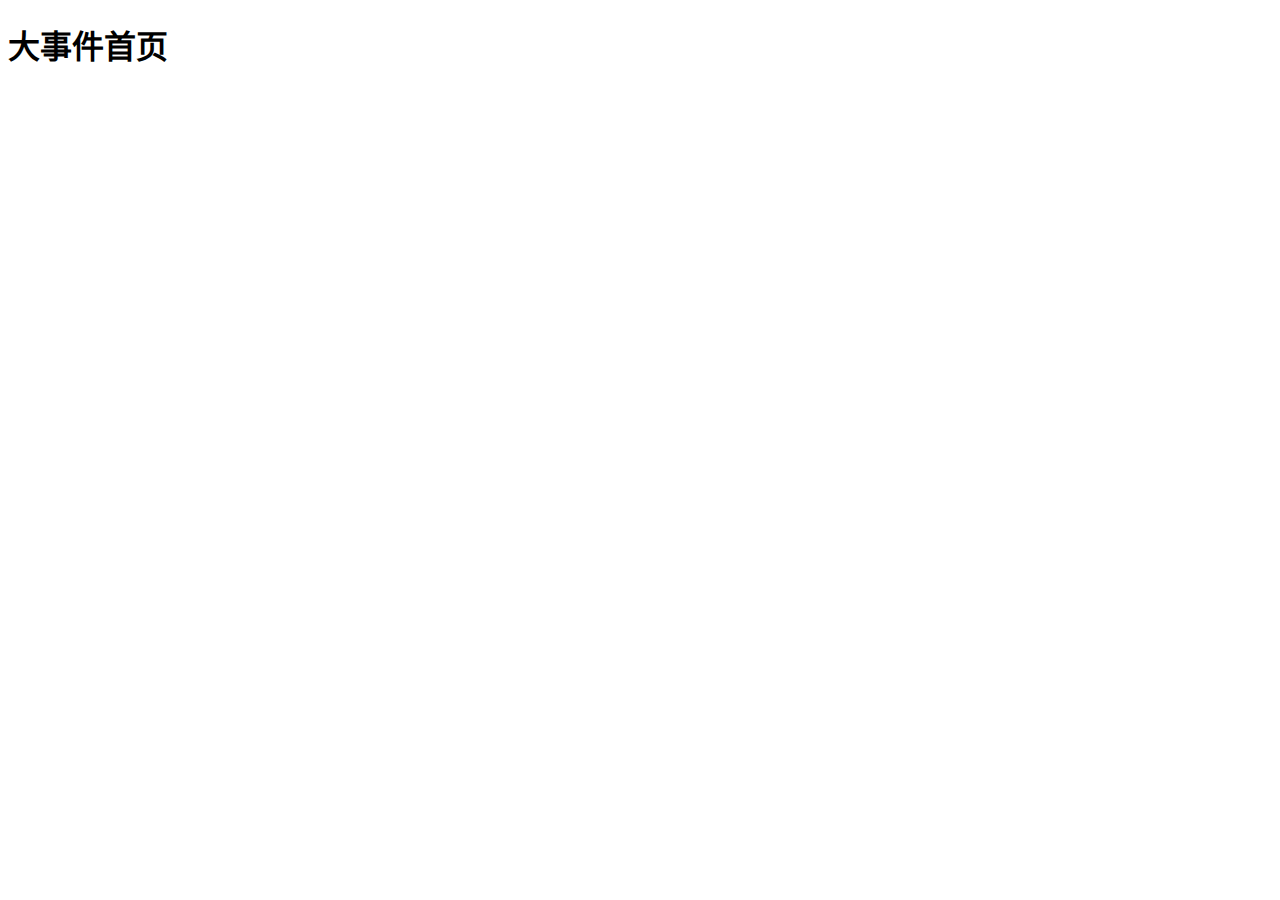
==== index.html @ c3bb899d "登录注册功能完成" ====
<!DOCTYPE html>
<html lang="zh-CN">

<head>
    <meta charset="UTF-8">
    <meta name="viewport" content="width=device-width, initial-scale=1.0">
    <title>Document</title>
</head>

<body>
    <h1>大事件首页</h1>
</body>

</html>
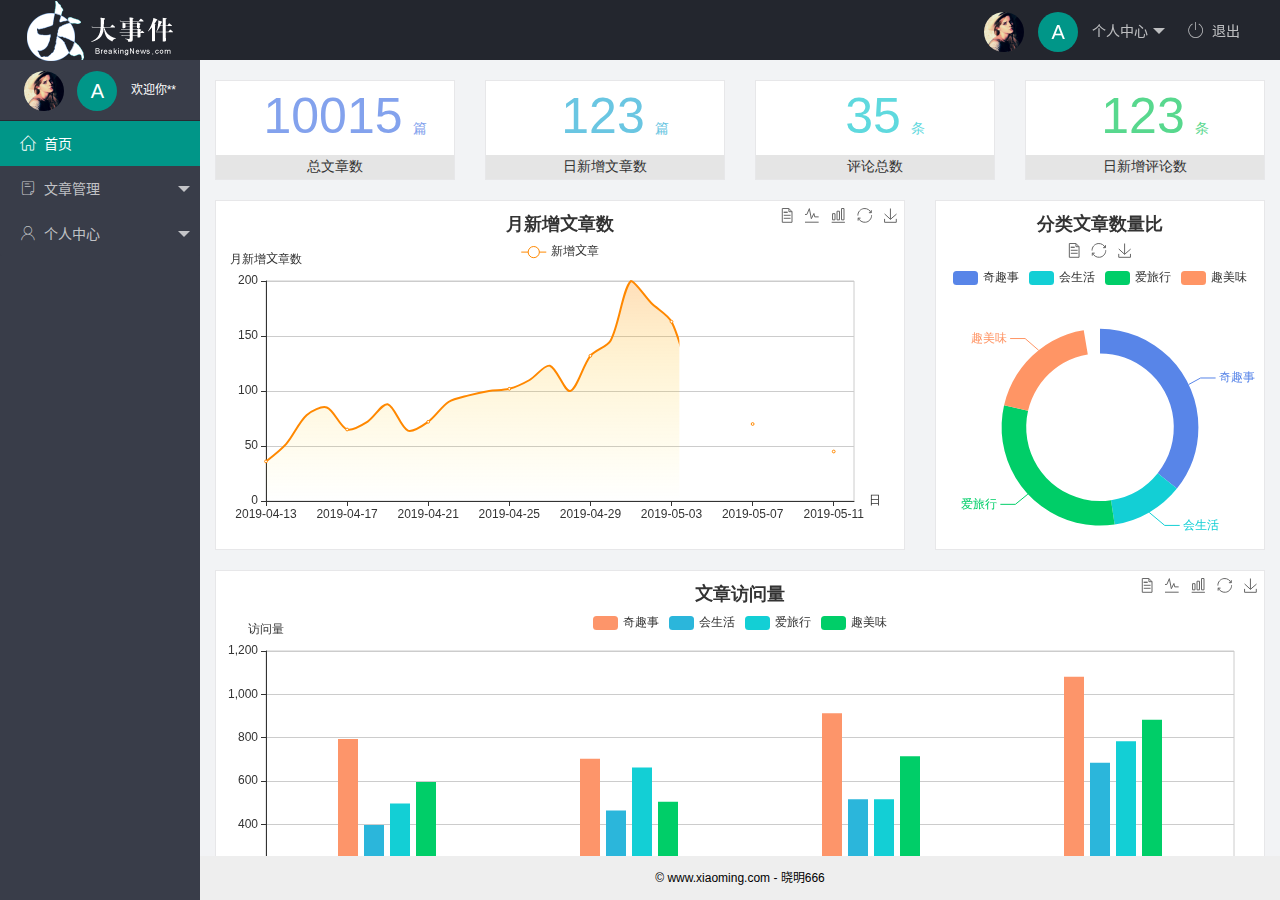
==== commit ac915863: "主页功能完成" ====
--- a/index.html
+++ b/index.html
@@ -4,11 +4,91 @@
 <head>
     <meta charset="UTF-8">
     <meta name="viewport" content="width=device-width, initial-scale=1.0">
-    <title>Document</title>
+    <title>大事件主页</title>
+    <link rel="stylesheet" href="./assets/lib/layui/css/layui.css">
+    <!-- 引入第三方字体样式 -->
+    <link rel="stylesheet" href="./assets/fonts/iconfont.css">
+    <link rel="stylesheet" href="./assets/css/index.css">
 </head>
 
-<body>
-    <h1>大事件首页</h1>
+<body class="layui-layout-body">
+    <div class="layui-layout layui-layout-admin">
+        <div class="layui-header">
+            <div class="layui-logo"><img src="./assets/images/logo.png" alt=""></div>
+            <!-- 头部区域（可配合layui已有的水平导航） -->
+            <ul class="layui-nav layui-layout-left">
+
+            </ul>
+            <ul class="layui-nav layui-layout-right" lay-shrink="all">
+                <li class="layui-nav-item">
+                    <a href="javascript:;">
+                        <img src="./assets/images/sample.jpg" alt="" class="layui-nav-img">
+                        <span class="user-avatar">A</span>
+                        个人中心
+                    </a>
+                    <dl class="layui-nav-child">
+                        <dd><a href="">基本资料</a></dd>
+                        <dd><a href="">更换头像</a></dd>
+                        <dd><a href="">重置密码</a></dd>
+                    </dl>
+                </li>
+                <li class="layui-nav-item"><a href="javascript:;" id="btnLogout"><span
+                            class="iconfont icon-tuichu"></span>退出</a>
+                </li>
+            </ul>
+        </div>
+
+        <div class="layui-side layui-bg-black">
+            <div class="layui-side-scroll">
+                <!-- 左侧头像 -->
+                <div class="userinfo">
+                    <img src="./assets/images/sample.jpg" alt="" class="layui-nav-img">
+                    <span class="user-avatar">A</span>
+                    <span class="welcome">欢迎你**</span>
+                </div>
+                <!-- 左侧导航区域（可配合layui已有的垂直导航） -->
+                <ul class="layui-nav layui-nav-tree" lay-filter="test" lay-shrink="all">
+                    <li class="layui-nav-item layui-this"><a href="/home/dashboard.html" target="fm"><span
+                                class="iconfont icon-home"></span>首页</a>
+                    </li>
+                    <li class="layui-nav-item">
+                        <a class="" href="javascript:;"><span class="iconfont icon-16"></span>文章管理</a>
+                        <dl class="layui-nav-child">
+                            <dd><a href="javascript:;"><i class="layui-icon layui-icon-app"></i>文章类别</a></dd>
+                            <dd><a href="javascript:;"><i class="layui-icon layui-icon-face-smile"></i>文章列表</a></dd>
+                            <dd><a href="javascript:;"><i class="layui-icon layui-icon-face-smile"></i>文章发布</a></dd>
+                        </dl>
+                    </li>
+                    <li class="layui-nav-item">
+                        <a href="javascript:;"><span class="iconfont icon-user"></span>个人中心</a>
+                        <dl class="layui-nav-child">
+                            <dd><a href="javascript:;"><i class="layui-icon layui-icon-face-smile"></i>基本资料</a></dd>
+                            <dd><a href="javascript:;"><i class="layui-icon layui-icon-face-smile"></i>更换头像</a></dd>
+                            <dd><a href="javascript:;"><i class="layui-icon layui-icon-face-smile"></i>重置密码</a></dd>
+                        </dl>
+                    </li>
+                </ul>
+            </div>
+        </div>
+
+        <div class="layui-body">
+            <!-- 内容主体区域 -->
+            <iframe src="./home/dashboard.html" frameborder="0" name="fm"></iframe>
+        </div>
+
+        <div class="layui-footer">
+            <!-- 底部固定区域 -->
+            © www.xiaoming.com - 晓明666
+        </div>
+    </div>
+    <!-- 导入layui.js -->
+    <script src="./assets/lib/layui/layui.all.js"></script>
+    <!-- 导入jquery -->
+    <script src="./assets/lib/jquery.js"></script>
+    <!-- 引入baseAPI.js -->
+    <script src="./assets/js/baseAPI.js"></script>
+    <!-- 导入自己的js -->
+    <script src="./assets/js/index.js"></script>
 </body>
 
 </html>--- a/assets/lib/layui/css/layui.css
+++ b/assets/lib/layui/css/layui.css
@@ -0,0 +1,2 @@
+/** layui-v2.5.5 MIT License By https://www.layui.com */
+ .layui-inline,img{display:inline-block;vertical-align:middle}h1,h2,h3,h4,h5,h6{font-weight:400}.layui-edge,.layui-header,.layui-inline,.layui-main{position:relative}.layui-body,.layui-edge,.layui-elip{overflow:hidden}.layui-btn,.layui-edge,.layui-inline,img{vertical-align:middle}.layui-btn,.layui-disabled,.layui-icon,.layui-unselect{-moz-user-select:none;-webkit-user-select:none;-ms-user-select:none}.layui-elip,.layui-form-checkbox span,.layui-form-pane .layui-form-label{text-overflow:ellipsis;white-space:nowrap}.layui-breadcrumb,.layui-tree-btnGroup{visibility:hidden}blockquote,body,button,dd,div,dl,dt,form,h1,h2,h3,h4,h5,h6,input,li,ol,p,pre,td,textarea,th,ul{margin:0;padding:0;-webkit-tap-highlight-color:rgba(0,0,0,0)}a:active,a:hover{outline:0}img{border:none}li{list-style:none}table{border-collapse:collapse;border-spacing:0}h4,h5,h6{font-size:100%}button,input,optgroup,option,select,textarea{font-family:inherit;font-size:inherit;font-style:inherit;font-weight:inherit;outline:0}pre{white-space:pre-wrap;white-space:-moz-pre-wrap;white-space:-pre-wrap;white-space:-o-pre-wrap;word-wrap:break-word}body{line-height:24px;font:14px Helvetica Neue,Helvetica,PingFang SC,Tahoma,Arial,sans-serif}hr{height:1px;margin:10px 0;border:0;clear:both}a{color:#333;text-decoration:none}a:hover{color:#777}a cite{font-style:normal;*cursor:pointer}.layui-border-box,.layui-border-box *{box-sizing:border-box}.layui-box,.layui-box *{box-sizing:content-box}.layui-clear{clear:both;*zoom:1}.layui-clear:after{content:'\20';clear:both;*zoom:1;display:block;height:0}.layui-inline{*display:inline;*zoom:1}.layui-edge{display:inline-block;width:0;height:0;border-width:6px;border-style:dashed;border-color:transparent}.layui-edge-top{top:-4px;border-bottom-color:#999;border-bottom-style:solid}.layui-edge-right{border-left-color:#999;border-left-style:solid}.layui-edge-bottom{top:2px;border-top-color:#999;border-top-style:solid}.layui-edge-left{border-right-color:#999;border-right-style:solid}.layui-disabled,.layui-disabled:hover{color:#d2d2d2!important;cursor:not-allowed!important}.layui-circle{border-radius:100%}.layui-show{display:block!important}.layui-hide{display:none!important}@font-face{font-family:layui-icon;src:url(../font/iconfont.eot?v=250);src:url(../font/iconfont.eot?v=250#iefix) format('embedded-opentype'),url(../font/iconfont.woff2?v=250) format('woff2'),url(../font/iconfont.woff?v=250) format('woff'),url(../font/iconfont.ttf?v=250) format('truetype'),url(../font/iconfont.svg?v=250#layui-icon) format('svg')}.layui-icon{font-family:layui-icon!important;font-size:16px;font-style:normal;-webkit-font-smoothing:antialiased;-moz-osx-font-smoothing:grayscale}.layui-icon-reply-fill:before{content:"\e611"}.layui-icon-set-fill:before{content:"\e614"}.layui-icon-menu-fill:before{content:"\e60f"}.layui-icon-search:before{content:"\e615"}.layui-icon-share:before{content:"\e641"}.layui-icon-set-sm:before{content:"\e620"}.layui-icon-engine:before{content:"\e628"}.layui-icon-close:before{content:"\1006"}.layui-icon-close-fill:before{content:"\1007"}.layui-icon-chart-screen:before{content:"\e629"}.layui-icon-star:before{content:"\e600"}.layui-icon-circle-dot:before{content:"\e617"}.layui-icon-chat:before{content:"\e606"}.layui-icon-release:before{content:"\e609"}.layui-icon-list:before{content:"\e60a"}.layui-icon-chart:before{content:"\e62c"}.layui-icon-ok-circle:before{content:"\1005"}.layui-icon-layim-theme:before{content:"\e61b"}.layui-icon-table:before{content:"\e62d"}.layui-icon-right:before{content:"\e602"}.layui-icon-left:before{content:"\e603"}.layui-icon-cart-simple:before{content:"\e698"}.layui-icon-face-cry:before{content:"\e69c"}.layui-icon-face-smile:before{content:"\e6af"}.layui-icon-survey:before{content:"\e6b2"}.layui-icon-tree:before{content:"\e62e"}.layui-icon-upload-circle:before{content:"\e62f"}.layui-icon-add-circle:before{content:"\e61f"}.layui-icon-download-circle:before{content:"\e601"}.layui-icon-templeate-1:before{content:"\e630"}.layui-icon-util:before{content:"\e631"}.layui-icon-face-surprised:before{content:"\e664"}.layui-icon-edit:before{content:"\e642"}.layui-icon-speaker:before{content:"\e645"}.layui-icon-down:before{content:"\e61a"}.layui-icon-file:before{content:"\e621"}.layui-icon-layouts:before{content:"\e632"}.layui-icon-rate-half:before{content:"\e6c9"}.layui-icon-add-circle-fine:before{content:"\e608"}.layui-icon-prev-circle:before{content:"\e633"}.layui-icon-read:before{content:"\e705"}.layui-icon-404:before{content:"\e61c"}.layui-icon-carousel:before{content:"\e634"}.layui-icon-help:before{content:"\e607"}.layui-icon-code-circle:before{content:"\e635"}.layui-icon-water:before{content:"\e636"}.layui-icon-username:before{content:"\e66f"}.layui-icon-find-fill:before{content:"\e670"}.layui-icon-about:before{content:"\e60b"}.layui-icon-location:before{content:"\e715"}.layui-icon-up:before{content:"\e619"}.layui-icon-pause:before{content:"\e651"}.layui-icon-date:before{content:"\e637"}.layui-icon-layim-uploadfile:before{content:"\e61d"}.layui-icon-delete:before{content:"\e640"}.layui-icon-play:before{content:"\e652"}.layui-icon-top:before{content:"\e604"}.layui-icon-friends:before{content:"\e612"}.layui-icon-refresh-3:before{content:"\e9aa"}.layui-icon-ok:before{content:"\e605"}.layui-icon-layer:before{content:"\e638"}.layui-icon-face-smile-fine:before{content:"\e60c"}.layui-icon-dollar:before{content:"\e659"}.layui-icon-group:before{content:"\e613"}.layui-icon-layim-download:before{content:"\e61e"}.layui-icon-picture-fine:before{content:"\e60d"}.layui-icon-link:before{content:"\e64c"}.layui-icon-diamond:before{content:"\e735"}.layui-icon-log:before{content:"\e60e"}.layui-icon-rate-solid:before{content:"\e67a"}.layui-icon-fonts-del:before{content:"\e64f"}.layui-icon-unlink:before{content:"\e64d"}.layui-icon-fonts-clear:before{content:"\e639"}.layui-icon-triangle-r:before{content:"\e623"}.layui-icon-circle:before{content:"\e63f"}.layui-icon-radio:before{content:"\e643"}.layui-icon-align-center:before{content:"\e647"}.layui-icon-align-right:before{content:"\e648"}.layui-icon-align-left:before{content:"\e649"}.layui-icon-loading-1:before{content:"\e63e"}.layui-icon-return:before{content:"\e65c"}.layui-icon-fonts-strong:before{content:"\e62b"}.layui-icon-upload:before{content:"\e67c"}.layui-icon-dialogue:before{content:"\e63a"}.layui-icon-video:before{content:"\e6ed"}.layui-icon-headset:before{content:"\e6fc"}.layui-icon-cellphone-fine:before{content:"\e63b"}.layui-icon-add-1:before{content:"\e654"}.layui-icon-face-smile-b:before{content:"\e650"}.layui-icon-fonts-html:before{content:"\e64b"}.layui-icon-form:before{content:"\e63c"}.layui-icon-cart:before{content:"\e657"}.layui-icon-camera-fill:before{content:"\e65d"}.layui-icon-tabs:before{content:"\e62a"}.layui-icon-fonts-code:before{content:"\e64e"}.layui-icon-fire:before{content:"\e756"}.layui-icon-set:before{content:"\e716"}.layui-icon-fonts-u:before{content:"\e646"}.layui-icon-triangle-d:before{content:"\e625"}.layui-icon-tips:before{content:"\e702"}.layui-icon-picture:before{content:"\e64a"}.layui-icon-more-vertical:before{content:"\e671"}.layui-icon-flag:before{content:"\e66c"}.layui-icon-loading:before{content:"\e63d"}.layui-icon-fonts-i:before{content:"\e644"}.layui-icon-refresh-1:before{content:"\e666"}.layui-icon-rmb:before{content:"\e65e"}.layui-icon-home:before{content:"\e68e"}.layui-icon-user:before{content:"\e770"}.layui-icon-notice:before{content:"\e667"}.layui-icon-login-weibo:before{content:"\e675"}.layui-icon-voice:before{content:"\e688"}.layui-icon-upload-drag:before{content:"\e681"}.layui-icon-login-qq:before{content:"\e676"}.layui-icon-snowflake:before{content:"\e6b1"}.layui-icon-file-b:before{content:"\e655"}.layui-icon-template:before{content:"\e663"}.layui-icon-auz:before{content:"\e672"}.layui-icon-console:before{content:"\e665"}.layui-icon-app:before{content:"\e653"}.layui-icon-prev:before{content:"\e65a"}.layui-icon-website:before{content:"\e7ae"}.layui-icon-next:before{content:"\e65b"}.layui-icon-component:before{content:"\e857"}.layui-icon-more:before{content:"\e65f"}.layui-icon-login-wechat:before{content:"\e677"}.layui-icon-shrink-right:before{content:"\e668"}.layui-icon-spread-left:before{content:"\e66b"}.layui-icon-camera:before{content:"\e660"}.layui-icon-note:before{content:"\e66e"}.layui-icon-refresh:before{content:"\e669"}.layui-icon-female:before{content:"\e661"}.layui-icon-male:before{content:"\e662"}.layui-icon-password:before{content:"\e673"}.layui-icon-senior:before{content:"\e674"}.layui-icon-theme:before{content:"\e66a"}.layui-icon-tread:before{content:"\e6c5"}.layui-icon-praise:before{content:"\e6c6"}.layui-icon-star-fill:before{content:"\e658"}.layui-icon-rate:before{content:"\e67b"}.layui-icon-template-1:before{content:"\e656"}.layui-icon-vercode:before{content:"\e679"}.layui-icon-cellphone:before{content:"\e678"}.layui-icon-screen-full:before{content:"\e622"}.layui-icon-screen-restore:before{content:"\e758"}.layui-icon-cols:before{content:"\e610"}.layui-icon-export:before{content:"\e67d"}.layui-icon-print:before{content:"\e66d"}.layui-icon-slider:before{content:"\e714"}.layui-icon-addition:before{content:"\e624"}.layui-icon-subtraction:before{content:"\e67e"}.layui-icon-service:before{content:"\e626"}.layui-icon-transfer:before{content:"\e691"}.layui-main{width:1140px;margin:0 auto}.layui-header{z-index:1000;height:60px}.layui-header a:hover{transition:all .5s;-webkit-transition:all .5s}.layui-side{position:fixed;left:0;top:0;bottom:0;z-index:999;width:200px;overflow-x:hidden}.layui-side-scroll{position:relative;width:220px;height:100%;overflow-x:hidden}.layui-body{position:absolute;left:200px;right:0;top:0;bottom:0;z-index:998;width:auto;overflow-y:auto;box-sizing:border-box}.layui-layout-body{overflow:hidden}.layui-layout-admin .layui-header{background-color:#23262E}.layui-layout-admin .layui-side{top:60px;width:200px;overflow-x:hidden}.layui-layout-admin .layui-body{position:fixed;top:60px;bottom:44px}.layui-layout-admin .layui-main{width:auto;margin:0 15px}.layui-layout-admin .layui-footer{position:fixed;left:200px;right:0;bottom:0;height:44px;line-height:44px;padding:0 15px;background-color:#eee}.layui-layout-admin .layui-logo{position:absolute;left:0;top:0;width:200px;height:100%;line-height:60px;text-align:center;color:#009688;font-size:16px}.layui-layout-admin .layui-header .layui-nav{background:0 0}.layui-layout-left{position:absolute!important;left:200px;top:0}.layui-layout-right{position:absolute!important;right:0;top:0}.layui-container{position:relative;margin:0 auto;padding:0 15px;box-sizing:border-box}.layui-fluid{position:relative;margin:0 auto;padding:0 15px}.layui-row:after,.layui-row:before{content:'';display:block;clear:both}.layui-col-lg1,.layui-col-lg10,.layui-col-lg11,.layui-col-lg12,.layui-col-lg2,.layui-col-lg3,.layui-col-lg4,.layui-col-lg5,.layui-col-lg6,.layui-col-lg7,.layui-col-lg8,.layui-col-lg9,.layui-col-md1,.layui-col-md10,.layui-col-md11,.layui-col-md12,.layui-col-md2,.layui-col-md3,.layui-col-md4,.layui-col-md5,.layui-col-md6,.layui-col-md7,.layui-col-md8,.layui-col-md9,.layui-col-sm1,.layui-col-sm10,.layui-col-sm11,.layui-col-sm12,.layui-col-sm2,.layui-col-sm3,.layui-col-sm4,.layui-col-sm5,.layui-col-sm6,.layui-col-sm7,.layui-col-sm8,.layui-col-sm9,.layui-col-xs1,.layui-col-xs10,.layui-col-xs11,.layui-col-xs12,.layui-col-xs2,.layui-col-xs3,.layui-col-xs4,.layui-col-xs5,.layui-col-xs6,.layui-col-xs7,.layui-col-xs8,.layui-col-xs9{position:relative;display:block;box-sizing:border-box}.layui-col-xs1,.layui-col-xs10,.layui-col-xs11,.layui-col-xs12,.layui-col-xs2,.layui-col-xs3,.layui-col-xs4,.layui-col-xs5,.layui-col-xs6,.layui-col-xs7,.layui-col-xs8,.layui-col-xs9{float:left}.layui-col-xs1{width:8.33333333%}.layui-col-xs2{width:16.66666667%}.layui-col-xs3{width:25%}.layui-col-xs4{width:33.33333333%}.layui-col-xs5{width:41.66666667%}.layui-col-xs6{width:50%}.layui-col-xs7{width:58.33333333%}.layui-col-xs8{width:66.66666667%}.layui-col-xs9{width:75%}.layui-col-xs10{width:83.33333333%}.layui-col-xs11{width:91.66666667%}.layui-col-xs12{width:100%}.layui-col-xs-offset1{margin-left:8.33333333%}.layui-col-xs-offset2{margin-left:16.66666667%}.layui-col-xs-offset3{margin-left:25%}.layui-col-xs-offset4{margin-left:33.33333333%}.layui-col-xs-offset5{margin-left:41.66666667%}.layui-col-xs-offset6{margin-left:50%}.layui-col-xs-offset7{margin-left:58.33333333%}.layui-col-xs-offset8{margin-left:66.66666667%}.layui-col-xs-offset9{margin-left:75%}.layui-col-xs-offset10{margin-left:83.33333333%}.layui-col-xs-offset11{margin-left:91.66666667%}.layui-col-xs-offset12{margin-left:100%}@media screen and (max-width:768px){.layui-hide-xs{display:none!important}.layui-show-xs-block{display:block!important}.layui-show-xs-inline{display:inline!important}.layui-show-xs-inline-block{display:inline-block!important}}@media screen and (min-width:768px){.layui-container{width:750px}.layui-hide-sm{display:none!important}.layui-show-sm-block{display:block!important}.layui-show-sm-inline{display:inline!important}.layui-show-sm-inline-block{display:inline-block!important}.layui-col-sm1,.layui-col-sm10,.layui-col-sm11,.layui-col-sm12,.layui-col-sm2,.layui-col-sm3,.layui-col-sm4,.layui-col-sm5,.layui-col-sm6,.layui-col-sm7,.layui-col-sm8,.layui-col-sm9{float:left}.layui-col-sm1{width:8.33333333%}.layui-col-sm2{width:16.66666667%}.layui-col-sm3{width:25%}.layui-col-sm4{width:33.33333333%}.layui-col-sm5{width:41.66666667%}.layui-col-sm6{width:50%}.layui-col-sm7{width:58.33333333%}.layui-col-sm8{width:66.66666667%}.layui-col-sm9{width:75%}.layui-col-sm10{width:83.33333333%}.layui-col-sm11{width:91.66666667%}.layui-col-sm12{width:100%}.layui-col-sm-offset1{margin-left:8.33333333%}.layui-col-sm-offset2{margin-left:16.66666667%}.layui-col-sm-offset3{margin-left:25%}.layui-col-sm-offset4{margin-left:33.33333333%}.layui-col-sm-offset5{margin-left:41.66666667%}.layui-col-sm-offset6{margin-left:50%}.layui-col-sm-offset7{margin-left:58.33333333%}.layui-col-sm-offset8{margin-left:66.66666667%}.layui-col-sm-offset9{margin-left:75%}.layui-col-sm-offset10{margin-left:83.33333333%}.layui-col-sm-offset11{margin-left:91.66666667%}.layui-col-sm-offset12{margin-left:100%}}@media screen and (min-width:992px){.layui-container{width:970px}.layui-hide-md{display:none!important}.layui-show-md-block{display:block!important}.layui-show-md-inline{display:inline!important}.layui-show-md-inline-block{display:inline-block!important}.layui-col-md1,.layui-col-md10,.layui-col-md11,.layui-col-md12,.layui-col-md2,.layui-col-md3,.layui-col-md4,.layui-col-md5,.layui-col-md6,.layui-col-md7,.layui-col-md8,.layui-col-md9{float:left}.layui-col-md1{width:8.33333333%}.layui-col-md2{width:16.66666667%}.layui-col-md3{width:25%}.layui-col-md4{width:33.33333333%}.layui-col-md5{width:41.66666667%}.layui-col-md6{width:50%}.layui-col-md7{width:58.33333333%}.layui-col-md8{width:66.66666667%}.layui-col-md9{width:75%}.layui-col-md10{width:83.33333333%}.layui-col-md11{width:91.66666667%}.layui-col-md12{width:100%}.layui-col-md-offset1{margin-left:8.33333333%}.layui-col-md-offset2{margin-left:16.66666667%}.layui-col-md-offset3{margin-left:25%}.layui-col-md-offset4{margin-left:33.33333333%}.layui-col-md-offset5{margin-left:41.66666667%}.layui-col-md-offset6{margin-left:50%}.layui-col-md-offset7{margin-left:58.33333333%}.layui-col-md-offset8{margin-left:66.66666667%}.layui-col-md-offset9{margin-left:75%}.layui-col-md-offset10{margin-left:83.33333333%}.layui-col-md-offset11{margin-left:91.66666667%}.layui-col-md-offset12{margin-left:100%}}@media screen and (min-width:1200px){.layui-container{width:1170px}.layui-hide-lg{display:none!important}.layui-show-lg-block{display:block!important}.layui-show-lg-inline{display:inline!important}.layui-show-lg-inline-block{display:inline-block!important}.layui-col-lg1,.layui-col-lg10,.layui-col-lg11,.layui-col-lg12,.layui-col-lg2,.layui-col-lg3,.layui-col-lg4,.layui-col-lg5,.layui-col-lg6,.layui-col-lg7,.layui-col-lg8,.layui-col-lg9{float:left}.layui-col-lg1{width:8.33333333%}.layui-col-lg2{width:16.66666667%}.layui-col-lg3{width:25%}.layui-col-lg4{width:33.33333333%}.layui-col-lg5{width:41.66666667%}.layui-col-lg6{width:50%}.layui-col-lg7{width:58.33333333%}.layui-col-lg8{width:66.66666667%}.layui-col-lg9{width:75%}.layui-col-lg10{width:83.33333333%}.layui-col-lg11{width:91.66666667%}.layui-col-lg12{width:100%}.layui-col-lg-offset1{margin-left:8.33333333%}.layui-col-lg-offset2{margin-left:16.66666667%}.layui-col-lg-offset3{margin-left:25%}.layui-col-lg-offset4{margin-left:33.33333333%}.layui-col-lg-offset5{margin-left:41.66666667%}.layui-col-lg-offset6{margin-left:50%}.layui-col-lg-offset7{margin-left:58.33333333%}.layui-col-lg-offset8{margin-left:66.66666667%}.layui-col-lg-offset9{margin-left:75%}.layui-col-lg-offset10{margin-left:83.33333333%}.layui-col-lg-offset11{margin-left:91.66666667%}.layui-col-lg-offset12{margin-left:100%}}.layui-col-space1{margin:-.5px}.layui-col-space1>*{padding:.5px}.layui-col-space3{margin:-1.5px}.layui-col-space3>*{padding:1.5px}.layui-col-space5{margin:-2.5px}.layui-col-space5>*{padding:2.5px}.layui-col-space8{margin:-3.5px}.layui-col-space8>*{padding:3.5px}.layui-col-space10{margin:-5px}.layui-col-space10>*{padding:5px}.layui-col-space12{margin:-6px}.layui-col-space12>*{padding:6px}.layui-col-space15{margin:-7.5px}.layui-col-space15>*{padding:7.5px}.layui-col-space18{margin:-9px}.layui-col-space18>*{padding:9px}.layui-col-space20{margin:-10px}.layui-col-space20>*{padding:10px}.layui-col-space22{margin:-11px}.layui-col-space22>*{padding:11px}.layui-col-space25{margin:-12.5px}.layui-col-space25>*{padding:12.5px}.layui-col-space30{margin:-15px}.layui-col-space30>*{padding:15px}.layui-btn,.layui-input,.layui-select,.layui-textarea,.layui-upload-button{outline:0;-webkit-appearance:none;transition:all .3s;-webkit-transition:all .3s;box-sizing:border-box}.layui-elem-quote{margin-bottom:10px;padding:15px;line-height:22px;border-left:5px solid #009688;border-radius:0 2px 2px 0;background-color:#f2f2f2}.layui-quote-nm{border-style:solid;border-width:1px 1px 1px 5px;background:0 0}.layui-elem-field{margin-bottom:10px;padding:0;border-width:1px;border-style:solid}.layui-elem-field legend{margin-left:20px;padding:0 10px;font-size:20px;font-weight:300}.layui-field-title{margin:10px 0 20px;border-width:1px 0 0}.layui-field-box{padding:10px 15px}.layui-field-title .layui-field-box{padding:10px 0}.layui-progress{position:relative;height:6px;border-radius:20px;background-color:#e2e2e2}.layui-progress-bar{position:absolute;left:0;top:0;width:0;max-width:100%;height:6px;border-radius:20px;text-align:right;background-color:#5FB878;transition:all .3s;-webkit-transition:all .3s}.layui-progress-big,.layui-progress-big .layui-progress-bar{height:18px;line-height:18px}.layui-progress-text{position:relative;top:-20px;line-height:18px;font-size:12px;color:#666}.layui-progress-big .layui-progress-text{position:static;padding:0 10px;color:#fff}.layui-collapse{border-width:1px;border-style:solid;border-radius:2px}.layui-colla-content,.layui-colla-item{border-top-width:1px;border-top-style:solid}.layui-colla-item:first-child{border-top:none}.layui-colla-title{position:relative;height:42px;line-height:42px;padding:0 15px 0 35px;color:#333;background-color:#f2f2f2;cursor:pointer;font-size:14px;overflow:hidden}.layui-colla-content{display:none;padding:10px 15px;line-height:22px;color:#666}.layui-colla-icon{position:absolute;left:15px;top:0;font-size:14px}.layui-card{margin-bottom:15px;border-radius:2px;background-color:#fff;box-shadow:0 1px 2px 0 rgba(0,0,0,.05)}.layui-card:last-child{margin-bottom:0}.layui-card-header{position:relative;height:42px;line-height:42px;padding:0 15px;border-bottom:1px solid #f6f6f6;color:#333;border-radius:2px 2px 0 0;font-size:14px}.layui-bg-black,.layui-bg-blue,.layui-bg-cyan,.layui-bg-green,.layui-bg-orange,.layui-bg-red{color:#fff!important}.layui-card-body{position:relative;padding:10px 15px;line-height:24px}.layui-card-body[pad15]{padding:15px}.layui-card-body[pad20]{padding:20px}.layui-card-body .layui-table{margin:5px 0}.layui-card .layui-tab{margin:0}.layui-panel-window{position:relative;padding:15px;border-radius:0;border-top:5px solid #E6E6E6;background-color:#fff}.layui-auxiliar-moving{position:fixed;left:0;right:0;top:0;bottom:0;width:100%;height:100%;background:0 0;z-index:9999999999}.layui-form-label,.layui-form-mid,.layui-form-select,.layui-input-block,.layui-input-inline,.layui-textarea{position:relative}.layui-bg-red{background-color:#FF5722!important}.layui-bg-orange{background-color:#FFB800!important}.layui-bg-green{background-color:#009688!important}.layui-bg-cyan{background-color:#2F4056!important}.layui-bg-blue{background-color:#1E9FFF!important}.layui-bg-black{background-color:#393D49!important}.layui-bg-gray{background-color:#eee!important;color:#666!important}.layui-badge-rim,.layui-colla-content,.layui-colla-item,.layui-collapse,.layui-elem-field,.layui-form-pane .layui-form-item[pane],.layui-form-pane .layui-form-label,.layui-input,.layui-layedit,.layui-layedit-tool,.layui-quote-nm,.layui-select,.layui-tab-bar,.layui-tab-card,.layui-tab-title,.layui-tab-title .layui-this:after,.layui-textarea{border-color:#e6e6e6}.layui-timeline-item:before,hr{background-color:#e6e6e6}.layui-text{line-height:22px;font-size:14px;color:#666}.layui-text h1,.layui-text h2,.layui-text h3{font-weight:500;color:#333}.layui-text h1{font-size:30px}.layui-text h2{font-size:24px}.layui-text h3{font-size:18px}.layui-text a:not(.layui-btn){color:#01AAED}.layui-text a:not(.layui-btn):hover{text-decoration:underline}.layui-text ul{padding:5px 0 5px 15px}.layui-text ul li{margin-top:5px;list-style-type:disc}.layui-text em,.layui-word-aux{color:#999!important;padding:0 5px!important}.layui-btn{display:inline-block;height:38px;line-height:38px;padding:0 18px;background-color:#009688;color:#fff;white-space:nowrap;text-align:center;font-size:14px;border:none;border-radius:2px;cursor:pointer}.layui-btn:hover{opacity:.8;filter:alpha(opacity=80);color:#fff}.layui-btn:active{opacity:1;filter:alpha(opacity=100)}.layui-btn+.layui-btn{margin-left:10px}.layui-btn-container{font-size:0}.layui-btn-container .layui-btn{margin-right:10px;margin-bottom:10px}.layui-btn-container .layui-btn+.layui-btn{margin-left:0}.layui-table .layui-btn-container .layui-btn{margin-bottom:9px}.layui-btn-radius{border-radius:100px}.layui-btn .layui-icon{margin-right:3px;font-size:18px;vertical-align:bottom;vertical-align:middle\9}.layui-btn-primary{border:1px solid #C9C9C9;background-color:#fff;color:#555}.layui-btn-primary:hover{border-color:#009688;color:#333}.layui-btn-normal{background-color:#1E9FFF}.layui-btn-warm{background-color:#FFB800}.layui-btn-danger{background-color:#FF5722}.layui-btn-checked{background-color:#5FB878}.layui-btn-disabled,.layui-btn-disabled:active,.layui-btn-disabled:hover{border:1px solid #e6e6e6;background-color:#FBFBFB;color:#C9C9C9;cursor:not-allowed;opacity:1}.layui-btn-lg{height:44px;line-height:44px;padding:0 25px;font-size:16px}.layui-btn-sm{height:30px;line-height:30px;padding:0 10px;font-size:12px}.layui-btn-sm i{font-size:16px!important}.layui-btn-xs{height:22px;line-height:22px;padding:0 5px;font-size:12px}.layui-btn-xs i{font-size:14px!important}.layui-btn-group{display:inline-block;vertical-align:middle;font-size:0}.layui-btn-group .layui-btn{margin-left:0!important;margin-right:0!important;border-left:1px solid rgba(255,255,255,.5);border-radius:0}.layui-btn-group .layui-btn-primary{border-left:none}.layui-btn-group .layui-btn-primary:hover{border-color:#C9C9C9;color:#009688}.layui-btn-group .layui-btn:first-child{border-left:none;border-radius:2px 0 0 2px}.layui-btn-group .layui-btn-primary:first-child{border-left:1px solid #c9c9c9}.layui-btn-group .layui-btn:last-child{border-radius:0 2px 2px 0}.layui-btn-group .layui-btn+.layui-btn{margin-left:0}.layui-btn-group+.layui-btn-group{margin-left:10px}.layui-btn-fluid{width:100%}.layui-input,.layui-select,.layui-textarea{height:38px;line-height:1.3;line-height:38px\9;border-width:1px;border-style:solid;background-color:#fff;border-radius:2px}.layui-input::-webkit-input-placeholder,.layui-select::-webkit-input-placeholder,.layui-textarea::-webkit-input-placeholder{line-height:1.3}.layui-input,.layui-textarea{display:block;width:100%;padding-left:10px}.layui-input:hover,.layui-textarea:hover{border-color:#D2D2D2!important}.layui-input:focus,.layui-textarea:focus{border-color:#C9C9C9!important}.layui-textarea{min-height:100px;height:auto;line-height:20px;padding:6px 10px;resize:vertical}.layui-select{padding:0 10px}.layui-form input[type=checkbox],.layui-form input[type=radio],.layui-form select{display:none}.layui-form [lay-ignore]{display:initial}.layui-form-item{margin-bottom:15px;clear:both;*zoom:1}.layui-form-item:after{content:'\20';clear:both;*zoom:1;display:block;height:0}.layui-form-label{float:left;display:block;padding:9px 15px;width:80px;font-weight:400;line-height:20px;text-align:right}.layui-form-label-col{display:block;float:none;padding:9px 0;line-height:20px;text-align:left}.layui-form-item .layui-inline{margin-bottom:5px;margin-right:10px}.layui-input-block{margin-left:110px;min-height:36px}.layui-input-inline{display:inline-block;vertical-align:middle}.layui-form-item .layui-input-inline{float:left;width:190px;margin-right:10px}.layui-form-text .layui-input-inline{width:auto}.layui-form-mid{float:left;display:block;padding:9px 0!important;line-height:20px;margin-right:10px}.layui-form-danger+.layui-form-select .layui-input,.layui-form-danger:focus{border-color:#FF5722!important}.layui-form-select .layui-input{padding-right:30px;cursor:pointer}.layui-form-select .layui-edge{position:absolute;right:10px;top:50%;margin-top:-3px;cursor:pointer;border-width:6px;border-top-color:#c2c2c2;border-top-style:solid;transition:all .3s;-webkit-transition:all .3s}.layui-form-select dl{display:none;position:absolute;left:0;top:42px;padding:5px 0;z-index:899;min-width:100%;border:1px solid #d2d2d2;max-height:300px;overflow-y:auto;background-color:#fff;border-radius:2px;box-shadow:0 2px 4px rgba(0,0,0,.12);box-sizing:border-box}.layui-form-select dl dd,.layui-form-select dl dt{padding:0 10px;line-height:36px;white-space:nowrap;overflow:hidden;text-overflow:ellipsis}.layui-form-select dl dt{font-size:12px;color:#999}.layui-form-select dl dd{cursor:pointer}.layui-form-select dl dd:hover{background-color:#f2f2f2;-webkit-transition:.5s all;transition:.5s all}.layui-form-select .layui-select-group dd{padding-left:20px}.layui-form-select dl dd.layui-select-tips{padding-left:10px!important;color:#999}.layui-form-select dl dd.layui-this{background-color:#5FB878;color:#fff}.layui-form-checkbox,.layui-form-select dl dd.layui-disabled{background-color:#fff}.layui-form-selected dl{display:block}.layui-form-checkbox,.layui-form-checkbox *,.layui-form-switch{display:inline-block;vertical-align:middle}.layui-form-selected .layui-edge{margin-top:-9px;-webkit-transform:rotate(180deg);transform:rotate(180deg);margin-top:-3px\9}:root .layui-form-selected .layui-edge{margin-top:-9px\0/IE9}.layui-form-selectup dl{top:auto;bottom:42px}.layui-select-none{margin:5px 0;text-align:center;color:#999}.layui-select-disabled .layui-disabled{border-color:#eee!important}.layui-select-disabled .layui-edge{border-top-color:#d2d2d2}.layui-form-checkbox{position:relative;height:30px;line-height:30px;margin-right:10px;padding-right:30px;cursor:pointer;font-size:0;-webkit-transition:.1s linear;transition:.1s linear;box-sizing:border-box}.layui-form-checkbox span{padding:0 10px;height:100%;font-size:14px;border-radius:2px 0 0 2px;background-color:#d2d2d2;color:#fff;overflow:hidden}.layui-form-checkbox:hover span{background-color:#c2c2c2}.layui-form-checkbox i{position:absolute;right:0;top:0;width:30px;height:28px;border:1px solid #d2d2d2;border-left:none;border-radius:0 2px 2px 0;color:#fff;font-size:20px;text-align:center}.layui-form-checkbox:hover i{border-color:#c2c2c2;color:#c2c2c2}.layui-form-checked,.layui-form-checked:hover{border-color:#5FB878}.layui-form-checked span,.layui-form-checked:hover span{background-color:#5FB878}.layui-form-checked i,.layui-form-checked:hover i{color:#5FB878}.layui-form-item .layui-form-checkbox{margin-top:4px}.layui-form-checkbox[lay-skin=primary]{height:auto!important;line-height:normal!important;min-width:18px;min-height:18px;border:none!important;margin-right:0;padding-left:28px;padding-right:0;background:0 0}.layui-form-checkbox[lay-skin=primary] span{padding-left:0;padding-right:15px;line-height:18px;background:0 0;color:#666}.layui-form-checkbox[lay-skin=primary] i{right:auto;left:0;width:16px;height:16px;line-height:16px;border:1px solid #d2d2d2;font-size:12px;border-radius:2px;background-color:#fff;-webkit-transition:.1s linear;transition:.1s linear}.layui-form-checkbox[lay-skin=primary]:hover i{border-color:#5FB878;color:#fff}.layui-form-checked[lay-skin=primary] i{border-color:#5FB878!important;background-color:#5FB878;color:#fff}.layui-checkbox-disbaled[lay-skin=primary] span{background:0 0!important;color:#c2c2c2}.layui-checkbox-disbaled[lay-skin=primary]:hover i{border-color:#d2d2d2}.layui-form-item .layui-form-checkbox[lay-skin=primary]{margin-top:10px}.layui-form-switch{position:relative;height:22px;line-height:22px;min-width:35px;padding:0 5px;margin-top:8px;border:1px solid #d2d2d2;border-radius:20px;cursor:pointer;background-color:#fff;-webkit-transition:.1s linear;transition:.1s linear}.layui-form-switch i{position:absolute;left:5px;top:3px;width:16px;height:16px;border-radius:20px;background-color:#d2d2d2;-webkit-transition:.1s linear;transition:.1s linear}.layui-form-switch em{position:relative;top:0;width:25px;margin-left:21px;padding:0!important;text-align:center!important;color:#999!important;font-style:normal!important;font-size:12px}.layui-form-onswitch{border-color:#5FB878;background-color:#5FB878}.layui-checkbox-disbaled,.layui-checkbox-disbaled i{border-color:#e2e2e2!important}.layui-form-onswitch i{left:100%;margin-left:-21px;background-color:#fff}.layui-form-onswitch em{margin-left:5px;margin-right:21px;color:#fff!important}.layui-checkbox-disbaled span{background-color:#e2e2e2!important}.layui-checkbox-disbaled:hover i{color:#fff!important}[lay-radio]{display:none}.layui-form-radio,.layui-form-radio *{display:inline-block;vertical-align:middle}.layui-form-radio{line-height:28px;margin:6px 10px 0 0;padding-right:10px;cursor:pointer;font-size:0}.layui-form-radio *{font-size:14px}.layui-form-radio>i{margin-right:8px;font-size:22px;color:#c2c2c2}.layui-form-radio>i:hover,.layui-form-radioed>i{color:#5FB878}.layui-radio-disbaled>i{color:#e2e2e2!important}.layui-form-pane .layui-form-label{width:110px;padding:8px 15px;height:38px;line-height:20px;border-width:1px;border-style:solid;border-radius:2px 0 0 2px;text-align:center;background-color:#FBFBFB;overflow:hidden;box-sizing:border-box}.layui-form-pane .layui-input-inline{margin-left:-1px}.layui-form-pane .layui-input-block{margin-left:110px;left:-1px}.layui-form-pane .layui-input{border-radius:0 2px 2px 0}.layui-form-pane .layui-form-text .layui-form-label{float:none;width:100%;border-radius:2px;box-sizing:border-box;text-align:left}.layui-form-pane .layui-form-text .layui-input-inline{display:block;margin:0;top:-1px;clear:both}.layui-form-pane .layui-form-text .layui-input-block{margin:0;left:0;top:-1px}.layui-form-pane .layui-form-text .layui-textarea{min-height:100px;border-radius:0 0 2px 2px}.layui-form-pane .layui-form-checkbox{margin:4px 0 4px 10px}.layui-form-pane .layui-form-radio,.layui-form-pane .layui-form-switch{margin-top:6px;margin-left:10px}.layui-form-pane .layui-form-item[pane]{position:relative;border-width:1px;border-style:solid}.layui-form-pane .layui-form-item[pane] .layui-form-label{position:absolute;left:0;top:0;height:100%;border-width:0 1px 0 0}.layui-form-pane .layui-form-item[pane] .layui-input-inline{margin-left:110px}@media screen and (max-width:450px){.layui-form-item .layui-form-label{text-overflow:ellipsis;overflow:hidden;white-space:nowrap}.layui-form-item .layui-inline{display:block;margin-right:0;margin-bottom:20px;clear:both}.layui-form-item .layui-inline:after{content:'\20';clear:both;display:block;height:0}.layui-form-item .layui-input-inline{display:block;float:none;left:-3px;width:auto;margin:0 0 10px 112px}.layui-form-item .layui-input-inline+.layui-form-mid{margin-left:110px;top:-5px;padding:0}.layui-form-item .layui-form-checkbox{margin-right:5px;margin-bottom:5px}}.layui-layedit{border-width:1px;border-style:solid;border-radius:2px}.layui-layedit-tool{padding:3px 5px;border-bottom-width:1px;border-bottom-style:solid;font-size:0}.layedit-tool-fixed{position:fixed;top:0;border-top:1px solid #e2e2e2}.layui-layedit-tool .layedit-tool-mid,.layui-layedit-tool .layui-icon{display:inline-block;vertical-align:middle;text-align:center;font-size:14px}.layui-layedit-tool .layui-icon{position:relative;width:32px;height:30px;line-height:30px;margin:3px 5px;color:#777;cursor:pointer;border-radius:2px}.layui-layedit-tool .layui-icon:hover{color:#393D49}.layui-layedit-tool .layui-icon:active{color:#000}.layui-layedit-tool .layedit-tool-active{background-color:#e2e2e2;color:#000}.layui-layedit-tool .layui-disabled,.layui-layedit-tool .layui-disabled:hover{color:#d2d2d2;cursor:not-allowed}.layui-layedit-tool .layedit-tool-mid{width:1px;height:18px;margin:0 10px;background-color:#d2d2d2}.layedit-tool-html{width:50px!important;font-size:30px!important}.layedit-tool-b,.layedit-tool-code,.layedit-tool-help{font-size:16px!important}.layedit-tool-d,.layedit-tool-face,.layedit-tool-image,.layedit-tool-unlink{font-size:18px!important}.layedit-tool-image input{position:absolute;font-size:0;left:0;top:0;width:100%;height:100%;opacity:.01;filter:Alpha(opacity=1);cursor:pointer}.layui-layedit-iframe iframe{display:block;width:100%}#LAY_layedit_code{overflow:hidden}.layui-laypage{display:inline-block;*display:inline;*zoom:1;vertical-align:middle;margin:10px 0;font-size:0}.layui-laypage>a:first-child,.layui-laypage>a:first-child em{border-radius:2px 0 0 2px}.layui-laypage>a:last-child,.layui-laypage>a:last-child em{border-radius:0 2px 2px 0}.layui-laypage>:first-child{margin-left:0!important}.layui-laypage>:last-child{margin-right:0!important}.layui-laypage a,.layui-laypage button,.layui-laypage input,.layui-laypage select,.layui-laypage span{border:1px solid #e2e2e2}.layui-laypage a,.layui-laypage span{display:inline-block;*display:inline;*zoom:1;vertical-align:middle;padding:0 15px;height:28px;line-height:28px;margin:0 -1px 5px 0;background-color:#fff;color:#333;font-size:12px}.layui-flow-more a *,.layui-laypage input,.layui-table-view select[lay-ignore]{display:inline-block}.layui-laypage a:hover{color:#009688}.layui-laypage em{font-style:normal}.layui-laypage .layui-laypage-spr{color:#999;font-weight:700}.layui-laypage a{text-decoration:none}.layui-laypage .layui-laypage-curr{position:relative}.layui-laypage .layui-laypage-curr em{position:relative;color:#fff}.layui-laypage .layui-laypage-curr .layui-laypage-em{position:absolute;left:-1px;top:-1px;padding:1px;width:100%;height:100%;background-color:#009688}.layui-laypage-em{border-radius:2px}.layui-laypage-next em,.layui-laypage-prev em{font-family:Sim sun;font-size:16px}.layui-laypage .layui-laypage-count,.layui-laypage .layui-laypage-limits,.layui-laypage .layui-laypage-refresh,.layui-laypage .layui-laypage-skip{margin-left:10px;margin-right:10px;padding:0;border:none}.layui-laypage .layui-laypage-limits,.layui-laypage .layui-laypage-refresh{vertical-align:top}.layui-laypage .layui-laypage-refresh i{font-size:18px;cursor:pointer}.layui-laypage select{height:22px;padding:3px;border-radius:2px;cursor:pointer}.layui-laypage .layui-laypage-skip{height:30px;line-height:30px;color:#999}.layui-laypage button,.layui-laypage input{height:30px;line-height:30px;border-radius:2px;vertical-align:top;background-color:#fff;box-sizing:border-box}.layui-laypage input{width:40px;margin:0 10px;padding:0 3px;text-align:center}.layui-laypage input:focus,.layui-laypage select:focus{border-color:#009688!important}.layui-laypage button{margin-left:10px;padding:0 10px;cursor:pointer}.layui-table,.layui-table-view{margin:10px 0}.layui-flow-more{margin:10px 0;text-align:center;color:#999;font-size:14px}.layui-flow-more a{height:32px;line-height:32px}.layui-flow-more a *{vertical-align:top}.layui-flow-more a cite{padding:0 20px;border-radius:3px;background-color:#eee;color:#333;font-style:normal}.layui-flow-more a cite:hover{opacity:.8}.layui-flow-more a i{font-size:30px;color:#737383}.layui-table{width:100%;background-color:#fff;color:#666}.layui-table tr{transition:all .3s;-webkit-transition:all .3s}.layui-table th{text-align:left;font-weight:400}.layui-table tbody tr:hover,.layui-table thead tr,.layui-table-click,.layui-table-header,.layui-table-hover,.layui-table-mend,.layui-table-patch,.layui-table-tool,.layui-table-total,.layui-table-total tr,.layui-table[lay-even] tr:nth-child(even){background-color:#f2f2f2}.layui-table td,.layui-table th,.layui-table-col-set,.layui-table-fixed-r,.layui-table-grid-down,.layui-table-header,.layui-table-page,.layui-table-tips-main,.layui-table-tool,.layui-table-total,.layui-table-view,.layui-table[lay-skin=line],.layui-table[lay-skin=row]{border-width:1px;border-style:solid;border-color:#e6e6e6}.layui-table td,.layui-table th{position:relative;padding:9px 15px;min-height:20px;line-height:20px;font-size:14px}.layui-table[lay-skin=line] td,.layui-table[lay-skin=line] th{border-width:0 0 1px}.layui-table[lay-skin=row] td,.layui-table[lay-skin=row] th{border-width:0 1px 0 0}.layui-table[lay-skin=nob] td,.layui-table[lay-skin=nob] th{border:none}.layui-table img{max-width:100px}.layui-table[lay-size=lg] td,.layui-table[lay-size=lg] th{padding:15px 30px}.layui-table-view .layui-table[lay-size=lg] .layui-table-cell{height:40px;line-height:40px}.layui-table[lay-size=sm] td,.layui-table[lay-size=sm] th{font-size:12px;padding:5px 10px}.layui-table-view .layui-table[lay-size=sm] .layui-table-cell{height:20px;line-height:20px}.layui-table[lay-data]{display:none}.layui-table-box{position:relative;overflow:hidden}.layui-table-view .layui-table{position:relative;width:auto;margin:0}.layui-table-view .layui-table[lay-skin=line]{border-width:0 1px 0 0}.layui-table-view .layui-table[lay-skin=row]{border-width:0 0 1px}.layui-table-view .layui-table td,.layui-table-view .layui-table th{padding:5px 0;border-top:none;border-left:none}.layui-table-view .layui-table th.layui-unselect .layui-table-cell span{cursor:pointer}.layui-table-view .layui-table td{cursor:default}.layui-table-view .layui-table td[data-edit=text]{cursor:text}.layui-table-view .layui-form-checkbox[lay-skin=primary] i{width:18px;height:18px}.layui-table-view .layui-form-radio{line-height:0;padding:0}.layui-table-view .layui-form-radio>i{margin:0;font-size:20px}.layui-table-init{position:absolute;left:0;top:0;width:100%;height:100%;text-align:center;z-index:110}.layui-table-init .layui-icon{position:absolute;left:50%;top:50%;margin:-15px 0 0 -15px;font-size:30px;color:#c2c2c2}.layui-table-header{border-width:0 0 1px;overflow:hidden}.layui-table-header .layui-table{margin-bottom:-1px}.layui-table-tool .layui-inline[lay-event]{position:relative;width:26px;height:26px;padding:5px;line-height:16px;margin-right:10px;text-align:center;color:#333;border:1px solid #ccc;cursor:pointer;-webkit-transition:.5s all;transition:.5s all}.layui-table-tool .layui-inline[lay-event]:hover{border:1px solid #999}.layui-table-tool-temp{padding-right:120px}.layui-table-tool-self{position:absolute;right:17px;top:10px}.layui-table-tool .layui-table-tool-self .layui-inline[lay-event]{margin:0 0 0 10px}.layui-table-tool-panel{position:absolute;top:29px;left:-1px;padding:5px 0;min-width:150px;min-height:40px;border:1px solid #d2d2d2;text-align:left;overflow-y:auto;background-color:#fff;box-shadow:0 2px 4px rgba(0,0,0,.12)}.layui-table-cell,.layui-table-tool-panel li{overflow:hidden;text-overflow:ellipsis;white-space:nowrap}.layui-table-tool-panel li{padding:0 10px;line-height:30px;-webkit-transition:.5s all;transition:.5s all}.layui-table-tool-panel li .layui-form-checkbox[lay-skin=primary]{width:100%;padding-left:28px}.layui-table-tool-panel li:hover{background-color:#f2f2f2}.layui-table-tool-panel li .layui-form-checkbox[lay-skin=primary] i{position:absolute;left:0;top:0}.layui-table-tool-panel li .layui-form-checkbox[lay-skin=primary] span{padding:0}.layui-table-tool .layui-table-tool-self .layui-table-tool-panel{left:auto;right:-1px}.layui-table-col-set{position:absolute;right:0;top:0;width:20px;height:100%;border-width:0 0 0 1px;background-color:#fff}.layui-table-sort{width:10px;height:20px;margin-left:5px;cursor:pointer!important}.layui-table-sort .layui-edge{position:absolute;left:5px;border-width:5px}.layui-table-sort .layui-table-sort-asc{top:3px;border-top:none;border-bottom-style:solid;border-bottom-color:#b2b2b2}.layui-table-sort .layui-table-sort-asc:hover{border-bottom-color:#666}.layui-table-sort .layui-table-sort-desc{bottom:5px;border-bottom:none;border-top-style:solid;border-top-color:#b2b2b2}.layui-table-sort .layui-table-sort-desc:hover{border-top-color:#666}.layui-table-sort[lay-sort=asc] .layui-table-sort-asc{border-bottom-color:#000}.layui-table-sort[lay-sort=desc] .layui-table-sort-desc{border-top-color:#000}.layui-table-cell{height:28px;line-height:28px;padding:0 15px;position:relative;box-sizing:border-box}.layui-table-cell .layui-form-checkbox[lay-skin=primary]{top:-1px;padding:0}.layui-table-cell .layui-table-link{color:#01AAED}.laytable-cell-checkbox,.laytable-cell-numbers,.laytable-cell-radio,.laytable-cell-space{padding:0;text-align:center}.layui-table-body{position:relative;overflow:auto;margin-right:-1px;margin-bottom:-1px}.layui-table-body .layui-none{line-height:26px;padding:15px;text-align:center;color:#999}.layui-table-fixed{position:absolute;left:0;top:0;z-index:101}.layui-table-fixed .layui-table-body{overflow:hidden}.layui-table-fixed-l{box-shadow:0 -1px 8px rgba(0,0,0,.08)}.layui-table-fixed-r{left:auto;right:-1px;border-width:0 0 0 1px;box-shadow:-1px 0 8px rgba(0,0,0,.08)}.layui-table-fixed-r .layui-table-header{position:relative;overflow:visible}.layui-table-mend{position:absolute;right:-49px;top:0;height:100%;width:50px}.layui-table-tool{position:relative;z-index:890;width:100%;min-height:50px;line-height:30px;padding:10px 15px;border-width:0 0 1px}.layui-table-tool .layui-btn-container{margin-bottom:-10px}.layui-table-page,.layui-table-total{border-width:1px 0 0;margin-bottom:-1px;overflow:hidden}.layui-table-page{position:relative;width:100%;padding:7px 7px 0;height:41px;font-size:12px;white-space:nowrap}.layui-table-page>div{height:26px}.layui-table-page .layui-laypage{margin:0}.layui-table-page .layui-laypage a,.layui-table-page .layui-laypage span{height:26px;line-height:26px;margin-bottom:10px;border:none;background:0 0}.layui-table-page .layui-laypage a,.layui-table-page .layui-laypage span.layui-laypage-curr{padding:0 12px}.layui-table-page .layui-laypage span{margin-left:0;padding:0}.layui-table-page .layui-laypage .layui-laypage-prev{margin-left:-7px!important}.layui-table-page .layui-laypage .layui-laypage-curr .layui-laypage-em{left:0;top:0;padding:0}.layui-table-page .layui-laypage button,.layui-table-page .layui-laypage input{height:26px;line-height:26px}.layui-table-page .layui-laypage input{width:40px}.layui-table-page .layui-laypage button{padding:0 10px}.layui-table-page select{height:18px}.layui-table-patch .layui-table-cell{padding:0;width:30px}.layui-table-edit{position:absolute;left:0;top:0;width:100%;height:100%;padding:0 14px 1px;border-radius:0;box-shadow:1px 1px 20px rgba(0,0,0,.15)}.layui-table-edit:focus{border-color:#5FB878!important}select.layui-table-edit{padding:0 0 0 10px;border-color:#C9C9C9}.layui-table-view .layui-form-checkbox,.layui-table-view .layui-form-radio,.layui-table-view .layui-form-switch{top:0;margin:0;box-sizing:content-box}.layui-table-view .layui-form-checkbox{top:-1px;height:26px;line-height:26px}.layui-table-view .layui-form-checkbox i{height:26px}.layui-table-grid .layui-table-cell{overflow:visible}.layui-table-grid-down{position:absolute;top:0;right:0;width:26px;height:100%;padding:5px 0;border-width:0 0 0 1px;text-align:center;background-color:#fff;color:#999;cursor:pointer}.layui-table-grid-down .layui-icon{position:absolute;top:50%;left:50%;margin:-8px 0 0 -8px}.layui-table-grid-down:hover{background-color:#fbfbfb}body .layui-table-tips .layui-layer-content{background:0 0;padding:0;box-shadow:0 1px 6px rgba(0,0,0,.12)}.layui-table-tips-main{margin:-44px 0 0 -1px;max-height:150px;padding:8px 15px;font-size:14px;overflow-y:scroll;background-color:#fff;color:#666}.layui-table-tips-c{position:absolute;right:-3px;top:-13px;width:20px;height:20px;padding:3px;cursor:pointer;background-color:#666;border-radius:50%;color:#fff}.layui-table-tips-c:hover{background-color:#777}.layui-table-tips-c:before{position:relative;right:-2px}.layui-upload-file{display:none!important;opacity:.01;filter:Alpha(opacity=1)}.layui-upload-drag,.layui-upload-form,.layui-upload-wrap{display:inline-block}.layui-upload-list{margin:10px 0}.layui-upload-choose{padding:0 10px;color:#999}.layui-upload-drag{position:relative;padding:30px;border:1px dashed #e2e2e2;background-color:#fff;text-align:center;cursor:pointer;color:#999}.layui-upload-drag .layui-icon{font-size:50px;color:#009688}.layui-upload-drag[lay-over]{border-color:#009688}.layui-upload-iframe{position:absolute;width:0;height:0;border:0;visibility:hidden}.layui-upload-wrap{position:relative;vertical-align:middle}.layui-upload-wrap .layui-upload-file{display:block!important;position:absolute;left:0;top:0;z-index:10;font-size:100px;width:100%;height:100%;opacity:.01;filter:Alpha(opacity=1);cursor:pointer}.layui-transfer-active,.layui-transfer-box{display:inline-block;vertical-align:middle}.layui-transfer-box,.layui-transfer-header,.layui-transfer-search{border-width:0;border-style:solid;border-color:#e6e6e6}.layui-transfer-box{position:relative;border-width:1px;width:200px;height:360px;border-radius:2px;background-color:#fff}.layui-transfer-box .layui-form-checkbox{width:100%;margin:0!important}.layui-transfer-header{height:38px;line-height:38px;padding:0 10px;border-bottom-width:1px}.layui-transfer-search{position:relative;padding:10px;border-bottom-width:1px}.layui-transfer-search .layui-input{height:32px;padding-left:30px;font-size:12px}.layui-transfer-search .layui-icon-search{position:absolute;left:20px;top:50%;margin-top:-8px;color:#666}.layui-transfer-active{margin:0 15px}.layui-transfer-active .layui-btn{display:block;margin:0;padding:0 15px;background-color:#5FB878;border-color:#5FB878;color:#fff}.layui-transfer-active .layui-btn-disabled{background-color:#FBFBFB;border-color:#e6e6e6;color:#C9C9C9}.layui-transfer-active .layui-btn:first-child{margin-bottom:15px}.layui-transfer-active .layui-btn .layui-icon{margin:0;font-size:14px!important}.layui-transfer-data{padding:5px 0;overflow:auto}.layui-transfer-data li{height:32px;line-height:32px;padding:0 10px}.layui-transfer-data li:hover{background-color:#f2f2f2;transition:.5s all}.layui-transfer-data .layui-none{padding:15px 10px;text-align:center;color:#999}.layui-nav{position:relative;padding:0 20px;background-color:#393D49;color:#fff;border-radius:2px;font-size:0;box-sizing:border-box}.layui-nav *{font-size:14px}.layui-nav .layui-nav-item{position:relative;display:inline-block;*display:inline;*zoom:1;vertical-align:middle;line-height:60px}.layui-nav .layui-nav-item a{display:block;padding:0 20px;color:#fff;color:rgba(255,255,255,.7);transition:all .3s;-webkit-transition:all .3s}.layui-nav .layui-this:after,.layui-nav-bar,.layui-nav-tree .layui-nav-itemed:after{position:absolute;left:0;top:0;width:0;height:5px;background-color:#5FB878;transition:all .2s;-webkit-transition:all .2s}.layui-nav-bar{z-index:1000}.layui-nav .layui-nav-item a:hover,.layui-nav .layui-this a{color:#fff}.layui-nav .layui-this:after{content:'';top:auto;bottom:0;width:100%}.layui-nav-img{width:30px;height:30px;margin-right:10px;border-radius:50%}.layui-nav .layui-nav-more{content:'';width:0;height:0;border-style:solid dashed dashed;border-color:#fff transparent transparent;overflow:hidden;cursor:pointer;transition:all .2s;-webkit-transition:all .2s;position:absolute;top:50%;right:3px;margin-top:-3px;border-width:6px;border-top-color:rgba(255,255,255,.7)}.layui-nav .layui-nav-mored,.layui-nav-itemed>a .layui-nav-more{margin-top:-9px;border-style:dashed dashed solid;border-color:transparent transparent #fff}.layui-nav-child{display:none;position:absolute;left:0;top:65px;min-width:100%;line-height:36px;padding:5px 0;box-shadow:0 2px 4px rgba(0,0,0,.12);border:1px solid #d2d2d2;background-color:#fff;z-index:100;border-radius:2px;white-space:nowrap}.layui-nav .layui-nav-child a{color:#333}.layui-nav .layui-nav-child a:hover{background-color:#f2f2f2;color:#000}.layui-nav-child dd{position:relative}.layui-nav .layui-nav-child dd.layui-this a,.layui-nav-child dd.layui-this{background-color:#5FB878;color:#fff}.layui-nav-child dd.layui-this:after{display:none}.layui-nav-tree{width:200px;padding:0}.layui-nav-tree .layui-nav-item{display:block;width:100%;line-height:45px}.layui-nav-tree .layui-nav-item a{position:relative;height:45px;line-height:45px;text-overflow:ellipsis;overflow:hidden;white-space:nowrap}.layui-nav-tree .layui-nav-item a:hover{background-color:#4E5465}.layui-nav-tree .layui-nav-bar{width:5px;height:0;background-color:#009688}.layui-nav-tree .layui-nav-child dd.layui-this,.layui-nav-tree .layui-nav-child dd.layui-this a,.layui-nav-tree .layui-this,.layui-nav-tree .layui-this>a,.layui-nav-tree .layui-this>a:hover{background-color:#009688;color:#fff}.layui-nav-tree .layui-this:after{display:none}.layui-nav-itemed>a,.layui-nav-tree .layui-nav-title a,.layui-nav-tree .layui-nav-title a:hover{color:#fff!important}.layui-nav-tree .layui-nav-child{position:relative;z-index:0;top:0;border:none;box-shadow:none}.layui-nav-tree .layui-nav-child a{height:40px;line-height:40px;color:#fff;color:rgba(255,255,255,.7)}.layui-nav-tree .layui-nav-child,.layui-nav-tree .layui-nav-child a:hover{background:0 0;color:#fff}.layui-nav-tree .layui-nav-more{right:10px}.layui-nav-itemed>.layui-nav-child{display:block;padding:0;background-color:rgba(0,0,0,.3)!important}.layui-nav-itemed>.layui-nav-child>.layui-this>.layui-nav-child{display:block}.layui-nav-side{position:fixed;top:0;bottom:0;left:0;overflow-x:hidden;z-index:999}.layui-bg-blue .layui-nav-bar,.layui-bg-blue .layui-nav-itemed:after,.layui-bg-blue .layui-this:after{background-color:#93D1FF}.layui-bg-blue .layui-nav-child dd.layui-this{background-color:#1E9FFF}.layui-bg-blue .layui-nav-itemed>a,.layui-nav-tree.layui-bg-blue .layui-nav-title a,.layui-nav-tree.layui-bg-blue .layui-nav-title a:hover{background-color:#007DDB!important}.layui-breadcrumb{font-size:0}.layui-breadcrumb>*{font-size:14px}.layui-breadcrumb a{color:#999!important}.layui-breadcrumb a:hover{color:#5FB878!important}.layui-breadcrumb a cite{color:#666;font-style:normal}.layui-breadcrumb span[lay-separator]{margin:0 10px;color:#999}.layui-tab{margin:10px 0;text-align:left!important}.layui-tab[overflow]>.layui-tab-title{overflow:hidden}.layui-tab-title{position:relative;left:0;height:40px;white-space:nowrap;font-size:0;border-bottom-width:1px;border-bottom-style:solid;transition:all .2s;-webkit-transition:all .2s}.layui-tab-title li{display:inline-block;*display:inline;*zoom:1;vertical-align:middle;font-size:14px;transition:all .2s;-webkit-transition:all .2s;position:relative;line-height:40px;min-width:65px;padding:0 15px;text-align:center;cursor:pointer}.layui-tab-title li a{display:block}.layui-tab-title .layui-this{color:#000}.layui-tab-title .layui-this:after{position:absolute;left:0;top:0;content:'';width:100%;height:41px;border-width:1px;border-style:solid;border-bottom-color:#fff;border-radius:2px 2px 0 0;box-sizing:border-box;pointer-events:none}.layui-tab-bar{position:absolute;right:0;top:0;z-index:10;width:30px;height:39px;line-height:39px;border-width:1px;border-style:solid;border-radius:2px;text-align:center;background-color:#fff;cursor:pointer}.layui-tab-bar .layui-icon{position:relative;display:inline-block;top:3px;transition:all .3s;-webkit-transition:all .3s}.layui-tab-item{display:none}.layui-tab-more{padding-right:30px;height:auto!important;white-space:normal!important}.layui-tab-more li.layui-this:after{border-bottom-color:#e2e2e2;border-radius:2px}.layui-tab-more .layui-tab-bar .layui-icon{top:-2px;top:3px\9;-webkit-transform:rotate(180deg);transform:rotate(180deg)}:root .layui-tab-more .layui-tab-bar .layui-icon{top:-2px\0/IE9}.layui-tab-content{padding:10px}.layui-tab-title li .layui-tab-close{position:relative;display:inline-block;width:18px;height:18px;line-height:20px;margin-left:8px;top:1px;text-align:center;font-size:14px;color:#c2c2c2;transition:all .2s;-webkit-transition:all .2s}.layui-tab-title li .layui-tab-close:hover{border-radius:2px;background-color:#FF5722;color:#fff}.layui-tab-brief>.layui-tab-title .layui-this{color:#009688}.layui-tab-brief>.layui-tab-more li.layui-this:after,.layui-tab-brief>.layui-tab-title .layui-this:after{border:none;border-radius:0;border-bottom:2px solid #5FB878}.layui-tab-brief[overflow]>.layui-tab-title .layui-this:after{top:-1px}.layui-tab-card{border-width:1px;border-style:solid;border-radius:2px;box-shadow:0 2px 5px 0 rgba(0,0,0,.1)}.layui-tab-card>.layui-tab-title{background-color:#f2f2f2}.layui-tab-card>.layui-tab-title li{margin-right:-1px;margin-left:-1px}.layui-tab-card>.layui-tab-title .layui-this{background-color:#fff}.layui-tab-card>.layui-tab-title .layui-this:after{border-top:none;border-width:1px;border-bottom-color:#fff}.layui-tab-card>.layui-tab-title .layui-tab-bar{height:40px;line-height:40px;border-radius:0;border-top:none;border-right:none}.layui-tab-card>.layui-tab-more .layui-this{background:0 0;color:#5FB878}.layui-tab-card>.layui-tab-more .layui-this:after{border:none}.layui-timeline{padding-left:5px}.layui-timeline-item{position:relative;padding-bottom:20px}.layui-timeline-axis{position:absolute;left:-5px;top:0;z-index:10;width:20px;height:20px;line-height:20px;background-color:#fff;color:#5FB878;border-radius:50%;text-align:center;cursor:pointer}.layui-timeline-axis:hover{color:#FF5722}.layui-timeline-item:before{content:'';position:absolute;left:5px;top:0;z-index:0;width:1px;height:100%}.layui-timeline-item:last-child:before{display:none}.layui-timeline-item:first-child:before{display:block}.layui-timeline-content{padding-left:25px}.layui-timeline-title{position:relative;margin-bottom:10px}.layui-badge,.layui-badge-dot,.layui-badge-rim{position:relative;display:inline-block;padding:0 6px;font-size:12px;text-align:center;background-color:#FF5722;color:#fff;border-radius:2px}.layui-badge{height:18px;line-height:18px}.layui-badge-dot{width:8px;height:8px;padding:0;border-radius:50%}.layui-badge-rim{height:18px;line-height:18px;border-width:1px;border-style:solid;background-color:#fff;color:#666}.layui-btn .layui-badge,.layui-btn .layui-badge-dot{margin-left:5px}.layui-nav .layui-badge,.layui-nav .layui-badge-dot{position:absolute;top:50%;margin:-8px 6px 0}.layui-tab-title .layui-badge,.layui-tab-title .layui-badge-dot{left:5px;top:-2px}.layui-carousel{position:relative;left:0;top:0;background-color:#f8f8f8}.layui-carousel>[carousel-item]{position:relative;width:100%;height:100%;overflow:hidden}.layui-carousel>[carousel-item]:before{position:absolute;content:'\e63d';left:50%;top:50%;width:100px;line-height:20px;margin:-10px 0 0 -50px;text-align:center;color:#c2c2c2;font-family:layui-icon!important;font-size:30px;font-style:normal;-webkit-font-smoothing:antialiased;-moz-osx-font-smoothing:grayscale}.layui-carousel>[carousel-item]>*{display:none;position:absolute;left:0;top:0;width:100%;height:100%;background-color:#f8f8f8;transition-duration:.3s;-webkit-transition-duration:.3s}.layui-carousel-updown>*{-webkit-transition:.3s ease-in-out up;transition:.3s ease-in-out up}.layui-carousel-arrow{display:none\9;opacity:0;position:absolute;left:10px;top:50%;margin-top:-18px;width:36px;height:36px;line-height:36px;text-align:center;font-size:20px;border:0;border-radius:50%;background-color:rgba(0,0,0,.2);color:#fff;-webkit-transition-duration:.3s;transition-duration:.3s;cursor:pointer}.layui-carousel-arrow[lay-type=add]{left:auto!important;right:10px}.layui-carousel:hover .layui-carousel-arrow[lay-type=add],.layui-carousel[lay-arrow=always] .layui-carousel-arrow[lay-type=add]{right:20px}.layui-carousel[lay-arrow=always] .layui-carousel-arrow{opacity:1;left:20px}.layui-carousel[lay-arrow=none] .layui-carousel-arrow{display:none}.layui-carousel-arrow:hover,.layui-carousel-ind ul:hover{background-color:rgba(0,0,0,.35)}.layui-carousel:hover .layui-carousel-arrow{display:block\9;opacity:1;left:20px}.layui-carousel-ind{position:relative;top:-35px;width:100%;line-height:0!important;text-align:center;font-size:0}.layui-carousel[lay-indicator=outside]{margin-bottom:30px}.layui-carousel[lay-indicator=outside] .layui-carousel-ind{top:10px}.layui-carousel[lay-indicator=outside] .layui-carousel-ind ul{background-color:rgba(0,0,0,.5)}.layui-carousel[lay-indicator=none] .layui-carousel-ind{display:none}.layui-carousel-ind ul{display:inline-block;padding:5px;background-color:rgba(0,0,0,.2);border-radius:10px;-webkit-transition-duration:.3s;transition-duration:.3s}.layui-carousel-ind li{display:inline-block;width:10px;height:10px;margin:0 3px;font-size:14px;background-color:#e2e2e2;background-color:rgba(255,255,255,.5);border-radius:50%;cursor:pointer;-webkit-transition-duration:.3s;transition-duration:.3s}.layui-carousel-ind li:hover{background-color:rgba(255,255,255,.7)}.layui-carousel-ind li.layui-this{background-color:#fff}.layui-carousel>[carousel-item]>.layui-carousel-next,.layui-carousel>[carousel-item]>.layui-carousel-prev,.layui-carousel>[carousel-item]>.layui-this{display:block}.layui-carousel>[carousel-item]>.layui-this{left:0}.layui-carousel>[carousel-item]>.layui-carousel-prev{left:-100%}.layui-carousel>[carousel-item]>.layui-carousel-next{left:100%}.layui-carousel>[carousel-item]>.layui-carousel-next.layui-carousel-left,.layui-carousel>[carousel-item]>.layui-carousel-prev.layui-carousel-right{left:0}.layui-carousel>[carousel-item]>.layui-this.layui-carousel-left{left:-100%}.layui-carousel>[carousel-item]>.layui-this.layui-carousel-right{left:100%}.layui-carousel[lay-anim=updown] .layui-carousel-arrow{left:50%!important;top:20px;margin:0 0 0 -18px}.layui-carousel[lay-anim=updown]>[carousel-item]>*,.layui-carousel[lay-anim=fade]>[carousel-item]>*{left:0!important}.layui-carousel[lay-anim=updown] .layui-carousel-arrow[lay-type=add]{top:auto!important;bottom:20px}.layui-carousel[lay-anim=updown] .layui-carousel-ind{position:absolute;top:50%;right:20px;width:auto;height:auto}.layui-carousel[lay-anim=updown] .layui-carousel-ind ul{padding:3px 5px}.layui-carousel[lay-anim=updown] .layui-carousel-ind li{display:block;margin:6px 0}.layui-carousel[lay-anim=updown]>[carousel-item]>.layui-this{top:0}.layui-carousel[lay-anim=updown]>[carousel-item]>.layui-carousel-prev{top:-100%}.layui-carousel[lay-anim=updown]>[carousel-item]>.layui-carousel-next{top:100%}.layui-carousel[lay-anim=updown]>[carousel-item]>.layui-carousel-next.layui-carousel-left,.layui-carousel[lay-anim=updown]>[carousel-item]>.layui-carousel-prev.layui-carousel-right{top:0}.layui-carousel[lay-anim=updown]>[carousel-item]>.layui-this.layui-carousel-left{top:-100%}.layui-carousel[lay-anim=updown]>[carousel-item]>.layui-this.layui-carousel-right{top:100%}.layui-carousel[lay-anim=fade]>[carousel-item]>.layui-carousel-next,.layui-carousel[lay-anim=fade]>[carousel-item]>.layui-carousel-prev{opacity:0}.layui-carousel[lay-anim=fade]>[carousel-item]>.layui-carousel-next.layui-carousel-left,.layui-carousel[lay-anim=fade]>[carousel-item]>.layui-carousel-prev.layui-carousel-right{opacity:1}.layui-carousel[lay-anim=fade]>[carousel-item]>.layui-this.layui-carousel-left,.layui-carousel[lay-anim=fade]>[carousel-item]>.layui-this.layui-carousel-right{opacity:0}.layui-fixbar{position:fixed;right:15px;bottom:15px;z-index:999999}.layui-fixbar li{width:50px;height:50px;line-height:50px;margin-bottom:1px;text-align:center;cursor:pointer;font-size:30px;background-color:#9F9F9F;color:#fff;border-radius:2px;opacity:.95}.layui-fixbar li:hover{opacity:.85}.layui-fixbar li:active{opacity:1}.layui-fixbar .layui-fixbar-top{display:none;font-size:40px}body .layui-util-face{border:none;background:0 0}body .layui-util-face .layui-layer-content{padding:0;background-color:#fff;color:#666;box-shadow:none}.layui-util-face .layui-layer-TipsG{display:none}.layui-util-face ul{position:relative;width:372px;padding:10px;border:1px solid #D9D9D9;background-color:#fff;box-shadow:0 0 20px rgba(0,0,0,.2)}.layui-util-face ul li{cursor:pointer;float:left;border:1px solid #e8e8e8;height:22px;width:26px;overflow:hidden;margin:-1px 0 0 -1px;padding:4px 2px;text-align:center}.layui-util-face ul li:hover{position:relative;z-index:2;border:1px solid #eb7350;background:#fff9ec}.layui-code{position:relative;margin:10px 0;padding:15px;line-height:20px;border:1px solid #ddd;border-left-width:6px;background-color:#F2F2F2;color:#333;font-family:Courier New;font-size:12px}.layui-rate,.layui-rate *{display:inline-block;vertical-align:middle}.layui-rate{padding:10px 5px 10px 0;font-size:0}.layui-rate li i.layui-icon{font-size:20px;color:#FFB800;margin-right:5px;transition:all .3s;-webkit-transition:all .3s}.layui-rate li i:hover{cursor:pointer;transform:scale(1.12);-webkit-transform:scale(1.12)}.layui-rate[readonly] li i:hover{cursor:default;transform:scale(1)}.layui-colorpicker{width:26px;height:26px;border:1px solid #e6e6e6;padding:5px;border-radius:2px;line-height:24px;display:inline-block;cursor:pointer;transition:all .3s;-webkit-transition:all .3s}.layui-colorpicker:hover{border-color:#d2d2d2}.layui-colorpicker.layui-colorpicker-lg{width:34px;height:34px;line-height:32px}.layui-colorpicker.layui-colorpicker-sm{width:24px;height:24px;line-height:22px}.layui-colorpicker.layui-colorpicker-xs{width:22px;height:22px;line-height:20px}.layui-colorpicker-trigger-bgcolor{display:block;background:url([data-uri]);border-radius:2px}.layui-colorpicker-trigger-span{display:block;height:100%;box-sizing:border-box;border:1px solid rgba(0,0,0,.15);border-radius:2px;text-align:center}.layui-colorpicker-trigger-i{display:inline-block;color:#FFF;font-size:12px}.layui-colorpicker-trigger-i.layui-icon-close{color:#999}.layui-colorpicker-main{position:absolute;z-index:66666666;width:280px;padding:7px;background:#FFF;border:1px solid #d2d2d2;border-radius:2px;box-shadow:0 2px 4px rgba(0,0,0,.12)}.layui-colorpicker-main-wrapper{height:180px;position:relative}.layui-colorpicker-basis{width:260px;height:100%;position:relative}.layui-colorpicker-basis-white{width:100%;height:100%;position:absolute;top:0;left:0;background:linear-gradient(90deg,#FFF,hsla(0,0%,100%,0))}.layui-colorpicker-basis-black{width:100%;height:100%;position:absolute;top:0;left:0;background:linear-gradient(0deg,#000,transparent)}.layui-colorpicker-basis-cursor{width:10px;height:10px;border:1px solid #FFF;border-radius:50%;position:absolute;top:-3px;right:-3px;cursor:pointer}.layui-colorpicker-side{position:absolute;top:0;right:0;width:12px;height:100%;background:linear-gradient(red,#FF0,#0F0,#0FF,#00F,#F0F,red)}.layui-colorpicker-side-slider{width:100%;height:5px;box-shadow:0 0 1px #888;box-sizing:border-box;background:#FFF;border-radius:1px;border:1px solid #f0f0f0;cursor:pointer;position:absolute;left:0}.layui-colorpicker-main-alpha{display:none;height:12px;margin-top:7px;background:url([data-uri])}.layui-colorpicker-alpha-bgcolor{height:100%;position:relative}.layui-colorpicker-alpha-slider{width:5px;height:100%;box-shadow:0 0 1px #888;box-sizing:border-box;background:#FFF;border-radius:1px;border:1px solid #f0f0f0;cursor:pointer;position:absolute;top:0}.layui-colorpicker-main-pre{padding-top:7px;font-size:0}.layui-colorpicker-pre{width:20px;height:20px;border-radius:2px;display:inline-block;margin-left:6px;margin-bottom:7px;cursor:pointer}.layui-colorpicker-pre:nth-child(11n+1){margin-left:0}.layui-colorpicker-pre-isalpha{background:url([data-uri])}.layui-colorpicker-pre.layui-this{box-shadow:0 0 3px 2px rgba(0,0,0,.15)}.layui-colorpicker-pre>div{height:100%;border-radius:2px}.layui-colorpicker-main-input{text-align:right;padding-top:7px}.layui-colorpicker-main-input .layui-btn-container .layui-btn{margin:0 0 0 10px}.layui-colorpicker-main-input div.layui-inline{float:left;margin-right:10px;font-size:14px}.layui-colorpicker-main-input input.layui-input{width:150px;height:30px;color:#666}.layui-slider{height:4px;background:#e2e2e2;border-radius:3px;position:relative;cursor:pointer}.layui-slider-bar{border-radius:3px;position:absolute;height:100%}.layui-slider-step{position:absolute;top:0;width:4px;height:4px;border-radius:50%;background:#FFF;-webkit-transform:translateX(-50%);transform:translateX(-50%)}.layui-slider-wrap{width:36px;height:36px;position:absolute;top:-16px;-webkit-transform:translateX(-50%);transform:translateX(-50%);z-index:10;text-align:center}.layui-slider-wrap-btn{width:12px;height:12px;border-radius:50%;background:#FFF;display:inline-block;vertical-align:middle;cursor:pointer;transition:.3s}.layui-slider-wrap:after{content:"";height:100%;display:inline-block;vertical-align:middle}.layui-slider-wrap-btn.layui-slider-hover,.layui-slider-wrap-btn:hover{transform:scale(1.2)}.layui-slider-wrap-btn.layui-disabled:hover{transform:scale(1)!important}.layui-slider-tips{position:absolute;top:-42px;z-index:66666666;white-space:nowrap;display:none;-webkit-transform:translateX(-50%);transform:translateX(-50%);color:#FFF;background:#000;border-radius:3px;height:25px;line-height:25px;padding:0 10px}.layui-slider-tips:after{content:'';position:absolute;bottom:-12px;left:50%;margin-left:-6px;width:0;height:0;border-width:6px;border-style:solid;border-color:#000 transparent transparent}.layui-slider-input{width:70px;height:32px;border:1px solid #e6e6e6;border-radius:3px;font-size:16px;line-height:32px;position:absolute;right:0;top:-15px}.layui-slider-input-btn{display:none;position:absolute;top:0;right:0;width:20px;height:100%;border-left:1px solid #d2d2d2}.layui-slider-input-btn i{cursor:pointer;position:absolute;right:0;bottom:0;width:20px;height:50%;font-size:12px;line-height:16px;text-align:center;color:#999}.layui-slider-input-btn i:first-child{top:0;border-bottom:1px solid #d2d2d2}.layui-slider-input-txt{height:100%;font-size:14px}.layui-slider-input-txt input{height:100%;border:none}.layui-slider-input-btn i:hover{color:#009688}.layui-slider-vertical{width:4px;margin-left:34px}.layui-slider-vertical .layui-slider-bar{width:4px}.layui-slider-vertical .layui-slider-step{top:auto;left:0;-webkit-transform:translateY(50%);transform:translateY(50%)}.layui-slider-vertical .layui-slider-wrap{top:auto;left:-16px;-webkit-transform:translateY(50%);transform:translateY(50%)}.layui-slider-vertical .layui-slider-tips{top:auto;left:2px}@media \0screen{.layui-slider-wrap-btn{margin-left:-20px}.layui-slider-vertical .layui-slider-wrap-btn{margin-left:0;margin-bottom:-20px}.layui-slider-vertical .layui-slider-tips{margin-left:-8px}.layui-slider>span{margin-left:8px}}.layui-tree{line-height:22px}.layui-tree .layui-form-checkbox{margin:0!important}.layui-tree-set{width:100%;position:relative}.layui-tree-pack{display:none;padding-left:20px;position:relative}.layui-tree-iconClick,.layui-tree-main{display:inline-block;vertical-align:middle}.layui-tree-line .layui-tree-pack{padding-left:27px}.layui-tree-line .layui-tree-set .layui-tree-set:after{content:'';position:absolute;top:14px;left:-9px;width:17px;height:0;border-top:1px dotted #c0c4cc}.layui-tree-entry{position:relative;padding:3px 0;height:20px;white-space:nowrap}.layui-tree-entry:hover{background-color:#eee}.layui-tree-line .layui-tree-entry:hover{background-color:rgba(0,0,0,0)}.layui-tree-line .layui-tree-entry:hover .layui-tree-txt{color:#999;text-decoration:underline;transition:.3s}.layui-tree-main{cursor:pointer;padding-right:10px}.layui-tree-line .layui-tree-set:before{content:'';position:absolute;top:0;left:-9px;width:0;height:100%;border-left:1px dotted #c0c4cc}.layui-tree-line .layui-tree-set.layui-tree-setLineShort:before{height:13px}.layui-tree-line .layui-tree-set.layui-tree-setHide:before{height:0}.layui-tree-iconClick{position:relative;height:20px;line-height:20px;margin:0 10px;color:#c0c4cc}.layui-tree-icon{height:12px;line-height:12px;width:12px;text-align:center;border:1px solid #c0c4cc}.layui-tree-iconClick .layui-icon{font-size:18px}.layui-tree-icon .layui-icon{font-size:12px;color:#666}.layui-tree-iconArrow{padding:0 5px}.layui-tree-iconArrow:after{content:'';position:absolute;left:4px;top:3px;z-index:100;width:0;height:0;border-width:5px;border-style:solid;border-color:transparent transparent transparent #c0c4cc;transition:.5s}.layui-tree-btnGroup,.layui-tree-editInput{position:relative;vertical-align:middle;display:inline-block}.layui-tree-spread>.layui-tree-entry>.layui-tree-iconClick>.layui-tree-iconArrow:after{transform:rotate(90deg) translate(3px,4px)}.layui-tree-txt{display:inline-block;vertical-align:middle;color:#555}.layui-tree-search{margin-bottom:15px;color:#666}.layui-tree-btnGroup .layui-icon{display:inline-block;vertical-align:middle;padding:0 2px;cursor:pointer}.layui-tree-btnGroup .layui-icon:hover{color:#999;transition:.3s}.layui-tree-entry:hover .layui-tree-btnGroup{visibility:visible}.layui-tree-editInput{height:20px;line-height:20px;padding:0 3px;border:none;background-color:rgba(0,0,0,.05)}.layui-tree-emptyText{text-align:center;color:#999}.layui-anim{-webkit-animation-duration:.3s;animation-duration:.3s;-webkit-animation-fill-mode:both;animation-fill-mode:both}.layui-anim.layui-icon{display:inline-block}.layui-anim-loop{-webkit-animation-iteration-count:infinite;animation-iteration-count:infinite}.layui-trans,.layui-trans a{transition:all .3s;-webkit-transition:all .3s}@-webkit-keyframes layui-rotate{from{-webkit-transform:rotate(0)}to{-webkit-transform:rotate(360deg)}}@keyframes layui-rotate{from{transform:rotate(0)}to{transform:rotate(360deg)}}.layui-anim-rotate{-webkit-animation-name:layui-rotate;animation-name:layui-rotate;-webkit-animation-duration:1s;animation-duration:1s;-webkit-animation-timing-function:linear;animation-timing-function:linear}@-webkit-keyframes layui-up{from{-webkit-transform:translate3d(0,100%,0);opacity:.3}to{-webkit-transform:translate3d(0,0,0);opacity:1}}@keyframes layui-up{from{transform:translate3d(0,100%,0);opacity:.3}to{transform:translate3d(0,0,0);opacity:1}}.layui-anim-up{-webkit-animation-name:layui-up;animation-name:layui-up}@-webkit-keyframes layui-upbit{from{-webkit-transform:translate3d(0,30px,0);opacity:.3}to{-webkit-transform:translate3d(0,0,0);opacity:1}}@keyframes layui-upbit{from{transform:translate3d(0,30px,0);opacity:.3}to{transform:translate3d(0,0,0);opacity:1}}.layui-anim-upbit{-webkit-animation-name:layui-upbit;animation-name:layui-upbit}@-webkit-keyframes layui-scale{0%{opacity:.3;-webkit-transform:scale(.5)}100%{opacity:1;-webkit-transform:scale(1)}}@keyframes layui-scale{0%{opacity:.3;-ms-transform:scale(.5);transform:scale(.5)}100%{opacity:1;-ms-transform:scale(1);transform:scale(1)}}.layui-anim-scale{-webkit-animation-name:layui-scale;animation-name:layui-scale}@-webkit-keyframes layui-scale-spring{0%{opacity:.5;-webkit-transform:scale(.5)}80%{opacity:.8;-webkit-transform:scale(1.1)}100%{opacity:1;-webkit-transform:scale(1)}}@keyframes layui-scale-spring{0%{opacity:.5;transform:scale(.5)}80%{opacity:.8;transform:scale(1.1)}100%{opacity:1;transform:scale(1)}}.layui-anim-scaleSpring{-webkit-animation-name:layui-scale-spring;animation-name:layui-scale-spring}@-webkit-keyframes layui-fadein{0%{opacity:0}100%{opacity:1}}@keyframes layui-fadein{0%{opacity:0}100%{opacity:1}}.layui-anim-fadein{-webkit-animation-name:layui-fadein;animation-name:layui-fadein}@-webkit-keyframes layui-fadeout{0%{opacity:1}100%{opacity:0}}@keyframes layui-fadeout{0%{opacity:1}100%{opacity:0}}.layui-anim-fadeout{-webkit-animation-name:layui-fadeout;animation-name:layui-fadeout}--- a/assets/fonts/iconfont.css
+++ b/assets/fonts/iconfont.css
@@ -0,0 +1,37 @@
+@font-face {font-family: "iconfont";
+  src: url('iconfont.eot?t=1576139966484'); /* IE9 */
+  src: url('iconfont.eot?t=1576139966484#iefix') format('embedded-opentype'), /* IE6-IE8 */
+  url('[data-uri]') format('woff2'),
+  url('iconfont.woff?t=1576139966484') format('woff'),
+  url('iconfont.ttf?t=1576139966484') format('truetype'), /* chrome, firefox, opera, Safari, Android, iOS 4.2+ */
+  url('iconfont.svg?t=1576139966484#iconfont') format('svg'); /* iOS 4.1- */
+}
+
+.iconfont {
+  font-family: "iconfont" !important;
+  font-size: 16px;
+  font-style: normal;
+  -webkit-font-smoothing: antialiased;
+  -moz-osx-font-smoothing: grayscale;
+}
+
+.icon-home:before {
+  content: "\e6a9";
+}
+
+.icon-user:before {
+  content: "\e614";
+}
+
+.icon-pinglun:before {
+  content: "\e616";
+}
+
+.icon-tuichu:before {
+  content: "\e865";
+}
+
+.icon-16:before {
+  content: "\e615";
+}
+
--- a/assets/css/index.css
+++ b/assets/css/index.css
@@ -0,0 +1,54 @@
+.layui-footer {
+    text-align: center;
+    font-size: 12px;
+}
+
+.iconfont {
+    margin-right: 8px;
+}
+
+.layui-icon {
+    margin-right: 8px;
+    margin-left: 20px;
+}
+
+iframe {
+    width: 100%;
+    height: 100%;
+}
+
+.layui-body {
+    overflow: hidden;
+}
+
+.layui-side-scroll {
+    width: 200px;
+}
+
+.layui-side-scroll .userinfo {
+    height: 60px;
+    text-align: center;
+    line-height: 60px;
+    font-size: 12px;
+    border-bottom: 1px solid #282b33;
+    user-select: none;
+}
+
+.layui-nav-img {
+    height: 40px;
+    width: 40px;
+}
+
+.user-avatar {
+    display: inline-block;
+    width: 40px;
+    height: 40px;
+    border-radius: 50%;
+    background: #009688;
+    line-height: 40px;
+    font-size: 20px;
+    vertical-align: middle;
+    text-align: center;
+    margin-right: 10px;
+    color: #fff;
+}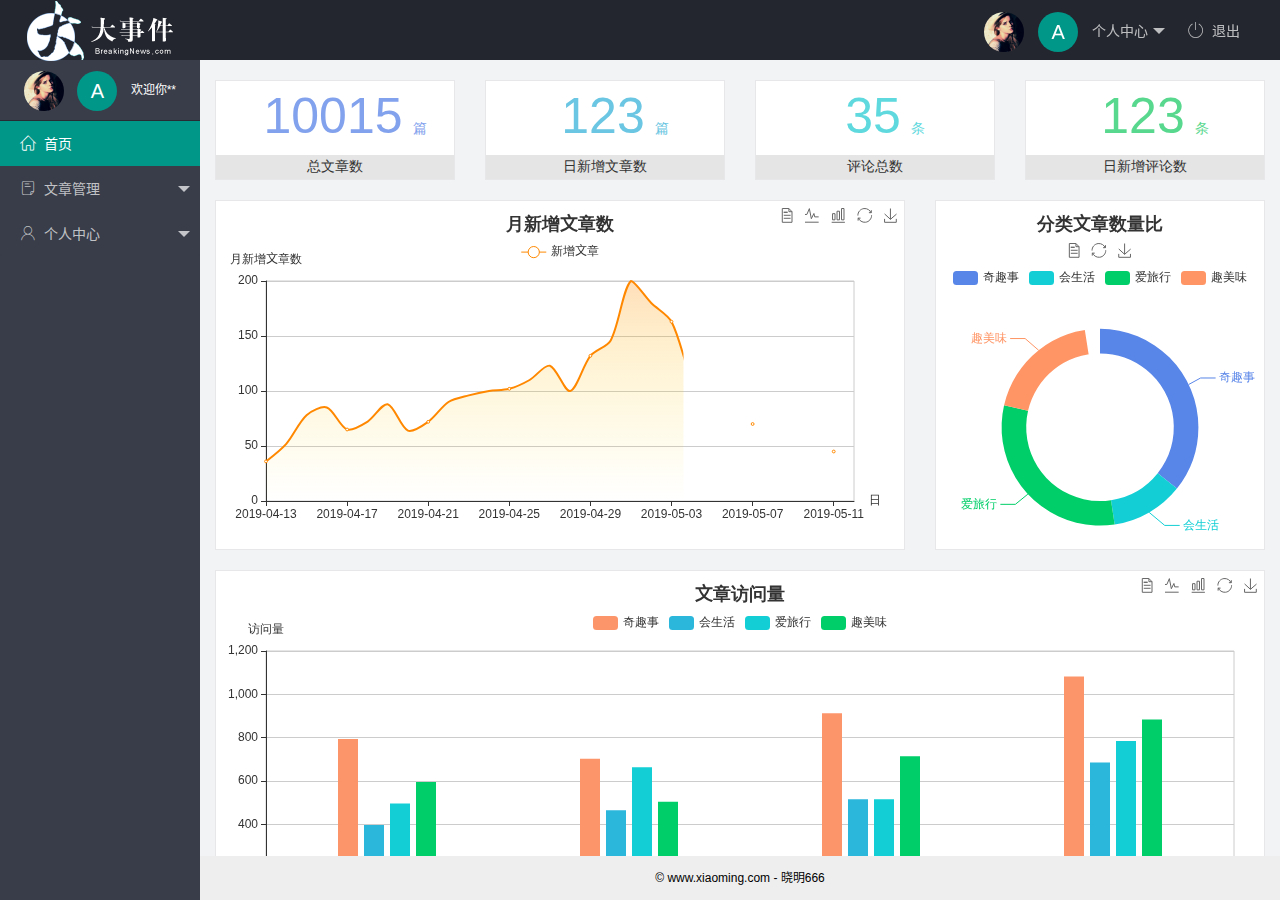
==== commit ab4296fa: "个人中心功能完成" ====
--- a/index.html
+++ b/index.html
@@ -27,9 +27,9 @@
                         个人中心
                     </a>
                     <dl class="layui-nav-child">
-                        <dd><a href="">基本资料</a></dd>
-                        <dd><a href="">更换头像</a></dd>
-                        <dd><a href="">重置密码</a></dd>
+                        <dd><a href="./user/user_info.html" target="fm">基本资料</a></dd>
+                        <dd><a href="./user/user_avatar.html" target="fm">更换头像</a></dd>
+                        <dd><a href="./user/user_pwd.html" target="fm">重置密码</a></dd>
                     </dl>
                 </li>
                 <li class="layui-nav-item"><a href="javascript:;" id="btnLogout"><span
@@ -62,9 +62,13 @@
                     <li class="layui-nav-item">
                         <a href="javascript:;"><span class="iconfont icon-user"></span>个人中心</a>
                         <dl class="layui-nav-child">
-                            <dd><a href="javascript:;"><i class="layui-icon layui-icon-face-smile"></i>基本资料</a></dd>
-                            <dd><a href="javascript:;"><i class="layui-icon layui-icon-face-smile"></i>更换头像</a></dd>
-                            <dd><a href="javascript:;"><i class="layui-icon layui-icon-face-smile"></i>重置密码</a></dd>
+                            <dd><a href="./user/user_info.html" target="fm"><i
+                                        class="layui-icon layui-icon-face-smile"></i>基本资料</a></dd>
+                            <dd><a href="./user/user_avatar.html" target="fm"><i
+                                        class="layui-icon layui-icon-face-smile"></i>更换头像</a></dd>
+                            <dd><a href="./user/user_pwd.html" target="fm"><i
+                                        class="layui-icon layui-icon-face-smile"></i>重置密码</a>
+                            </dd>
                         </dl>
                     </li>
                 </ul>
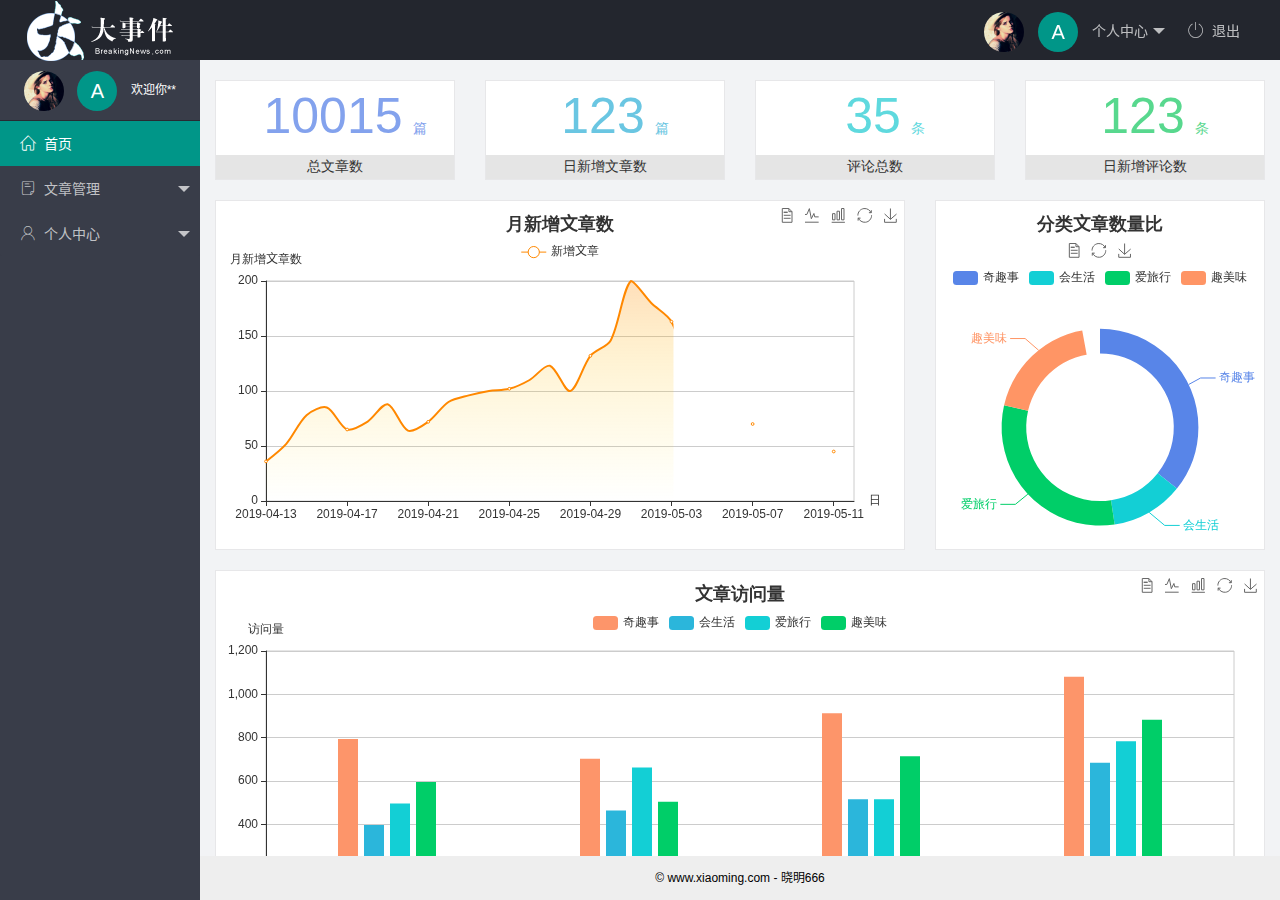
==== commit fcc63de7: "文章部分功能完成" ====
--- a/index.html
+++ b/index.html
@@ -54,9 +54,12 @@
                     <li class="layui-nav-item">
                         <a class="" href="javascript:;"><span class="iconfont icon-16"></span>文章管理</a>
                         <dl class="layui-nav-child">
-                            <dd><a href="javascript:;"><i class="layui-icon layui-icon-app"></i>文章类别</a></dd>
-                            <dd><a href="javascript:;"><i class="layui-icon layui-icon-face-smile"></i>文章列表</a></dd>
-                            <dd><a href="javascript:;"><i class="layui-icon layui-icon-face-smile"></i>文章发布</a></dd>
+                            <dd><a href="/article/art_cate.html" target="fm"><i
+                                        class="layui-icon layui-icon-app"></i>文章类别</a></dd>
+                            <dd><a href="/article/art_list.html" target="fm"><i
+                                        class="layui-icon layui-icon-face-smile"></i>文章列表</a></dd>
+                            <dd><a href="/article/art_pub.html" target="fm"><i
+                                        class="layui-icon layui-icon-face-smile"></i>文章发布</a></dd>
                         </dl>
                     </li>
                     <li class="layui-nav-item">
